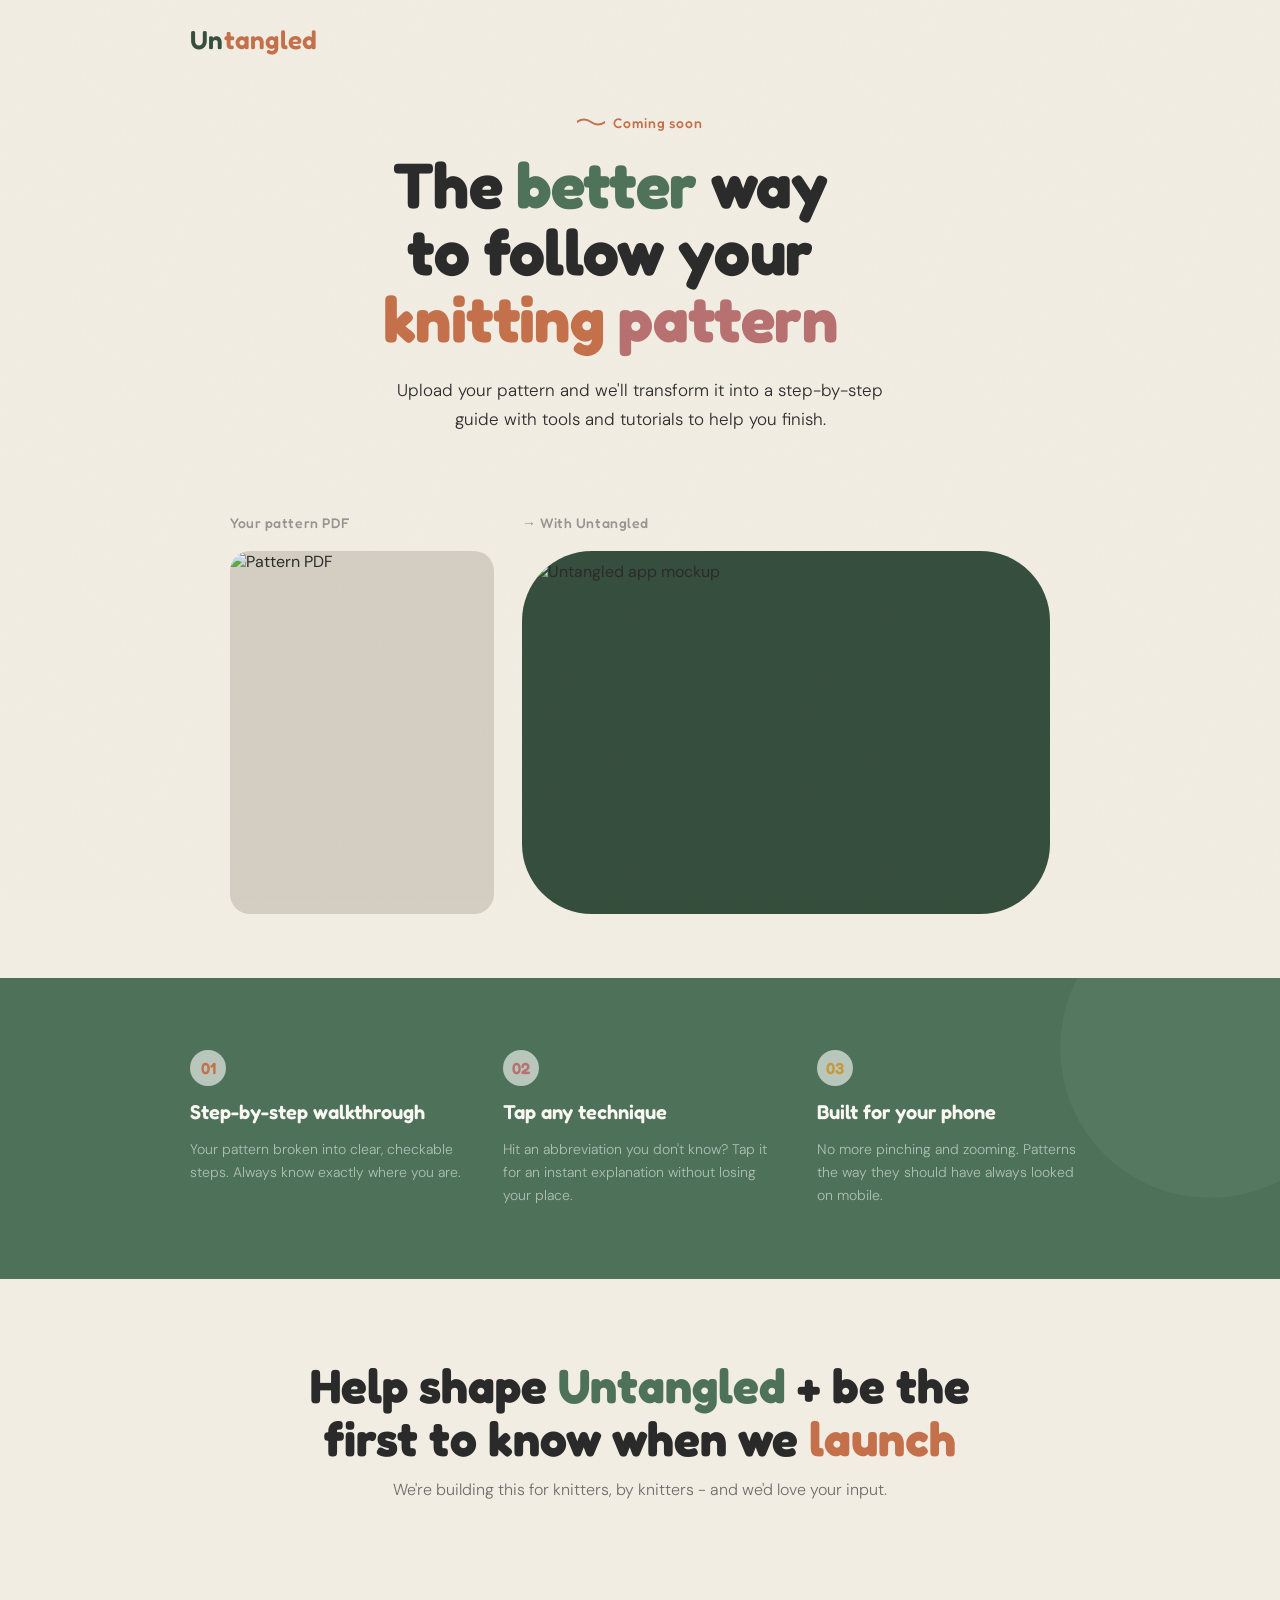
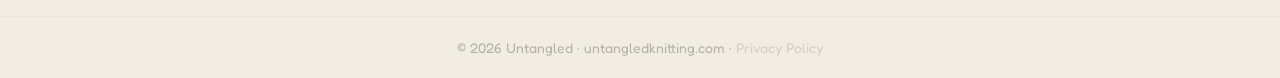
==== index.html @ a3e03a59 "add coming soon messaging + form above foldd" ====
<!DOCTYPE html>
<html lang="en"><head>
<meta charset="UTF-8">
<meta name="viewport" content="width=device-width, initial-scale=1.0">
<title>Untangled - The better way to follow your knitting pattern</title>
<link rel="icon" type="image/png" href="https://cdn.shopify.com/s/files/1/0837/8892/3180/files/favicon.png?v=1772689328">
<link href="https://fonts.googleapis.com/css2?family=Fredoka:wght@400;500;600;700&family=DM+Sans:wght@300;400;500&display=swap" rel="stylesheet">
<style>
  :root {
    --parchment:  #F2EDE3;
    --surface:    #FAF7F2;
    --sage:       #4E7259;
    --sage-dark:  #354E3C;
    --sage-light: rgba(78,114,89,0.1);
    --terra:      #C4704A;
    --rose:       #B87070;
    --mustard:    #C49A3C;
    --ink:        #2A2A2A;
    --ink-mid:    rgba(42,42,42,0.5);
    --ink-faint:  rgba(42,42,42,0.1);
  }

  * { margin: 0; padding: 0; box-sizing: border-box; }
  html { scroll-behavior: smooth; }

  body {
    background: var(--parchment);
    color: var(--ink);
    font-family: 'DM Sans', sans-serif;
    -webkit-font-smoothing: antialiased;
    overflow-x: hidden;
  }

  body::before {
    content: '';
    position: fixed; inset: 0; pointer-events: none; z-index: 500;
    opacity: 0.4;
    background-image: url("data:image/svg+xml,%3Csvg xmlns='http://www.w3.org/2000/svg' width='256' height='256'%3E%3Cfilter id='g'%3E%3CfeTurbulence type='fractalNoise' baseFrequency='0.8' numOctaves='4' stitchTiles='stitch'/%3E%3C/filter%3E%3Crect width='256' height='256' filter='url(%23g)' opacity='0.055'/%3E%3C/svg%3E");
  }

  nav {
    padding: 24px 40px;
    display: flex; align-items: center; justify-content: space-between;
    max-width: 980px; margin: 0 auto;
  }

  .wordmark {
    font-family: 'Fredoka', sans-serif;
    font-size: 26px; font-weight: 600;
    color: var(--sage-dark); letter-spacing: 0.01em;
    text-decoration: none;
  }
  .wordmark span { color: var(--terra); }

  .nav-pill {
    background: var(--sage); color: var(--surface);
    font-family: 'DM Sans', sans-serif;
    font-size: 13px; font-weight: 500;
    padding: 10px 22px; border-radius: 100px;
    text-decoration: none; letter-spacing: 0.02em;
    transition: background 0.18s, transform 0.12s;
  }
  .nav-pill:hover { background: var(--sage-dark); transform: translateY(-1px); }

  .hero {
    max-width: 820px; margin: 0 auto;
    padding: 32px 40px 48px;
    text-align: center;
  }

  .hero-eyebrow {
    display: inline-flex; align-items: center; gap: 8px;
    font-family: 'Fredoka', sans-serif;
    font-size: 14px; font-weight: 500; letter-spacing: 0.06em;
    color: var(--terra);
    margin-bottom: 20px;
  }
  .eyebrow-squiggle {
    display: inline-block; width: 28px; height: 10px;
    background-image: url("data:image/svg+xml,%3Csvg xmlns='http://www.w3.org/2000/svg' viewBox='0 0 28 10'%3E%3Cpath d='M0 5 Q7 0 14 5 Q21 10 28 5' stroke='%23C4704A' stroke-width='2' fill='none' stroke-linecap='round'/%3E%3C/svg%3E");
    background-repeat: no-repeat; background-size: contain;
  }

  h1 {
    font-family: 'Fredoka', sans-serif;
    font-size: clamp(42px, 6vw, 64px);
    font-weight: 700; line-height: 1.05;
    letter-spacing: -0.01em;
    margin-bottom: 24px;
    max-width: 680px;
  }

  h1 .c-sage   { color: var(--sage); }
  h1 .c-terra  { color: var(--terra); }
  h1 .c-rose   { color: var(--rose); }
  h1 .c-ink    { color: var(--ink); }

  .subheadline {
    font-size: 17px; font-weight: 300; line-height: 1.7;
    color: var(--ink); opacity: 0.7;
    margin: 0 auto 32px; max-width: 520px; text-align: center;
  }

  .hero-cta-link {
    display: inline-flex; align-items: center; gap: 6px;
    font-family: 'Fredoka', sans-serif; font-size: 17px; font-weight: 500;
    color: var(--sage); text-decoration: none; letter-spacing: 0.02em;
    border-bottom: 2px solid rgba(78,114,89,0.3); padding-bottom: 2px;
    transition: border-color 0.18s, color 0.18s;
  }
  .hero-cta-link:hover { color: var(--sage-dark); border-color: var(--sage-dark); }

  .ba-strip {
    max-width: 980px; margin: 0 auto;
    padding: 0 40px 64px;
  }

  .ba-label-row {
    display: grid; grid-template-columns: 1fr 2fr;
    gap: 28px; margin-bottom: 20px;
  }
  .ba-label {
    font-family: 'Fredoka', sans-serif; font-size: 14px; font-weight: 500;
    color: var(--ink); opacity: 0.45; letter-spacing: 0.04em;
  }

  .ba-panels {
    display: grid; grid-template-columns: 1fr 2fr;
    gap: 28px; max-width: 820px; margin: 0 auto;
  }

  .ba-before {
    background: #D4CEC2;
    aspect-ratio: 4/5.5;
    align-self: start;
    position: relative;
    border-radius: 20px;
    overflow: hidden;
    display: flex;
    align-items: center;
    justify-content: center;
  }
  .ba-before-label {
    position: absolute; bottom: 16px; left: 0; right: 0;
    text-align: center;
    font-family: 'Fredoka', sans-serif; font-size: 12px; font-weight: 500;
    color: var(--ink); opacity: 0.3; letter-spacing: 0.06em;
  }

  .pdf-sim-head { font-size: 7px; font-weight: 600; letter-spacing: 0.1em; text-transform: uppercase; color: rgba(42,42,42,0.35); margin-bottom: 10px; font-family: 'DM Sans', sans-serif; }
  .pdf-b { margin-bottom: 12px; }
  .pdf-h { height: 7px; width: 52%; border-radius: 3px; background: rgba(42,42,42,0.2); margin-bottom: 7px; }
  .pdf-l { height: 5px; border-radius: 3px; background: rgba(42,42,42,0.1); margin-bottom: 4px; }
  .pdf-l.f { width: 100%; } .pdf-l.n { width: 90%; }
  .pdf-l.m { width: 75%; } .pdf-l.s { width: 55%; }
  .pdf-l.a { width: 42%; background: rgba(42,42,42,0.18); }

  .ba-after {
    background: #354E3C;
    border-radius: 70px;
    padding: 10px;
    position: relative;
    overflow: hidden;
    display: flex; align-items: center; justify-content: center;
  }
  .ba-after-label {
    position: absolute; bottom: 16px; left: 0; right: 0;
    text-align: center;
    font-family: 'Fredoka', sans-serif; font-size: 12px; font-weight: 500;
    color: white; opacity: 0.35; letter-spacing: 0.06em; z-index: 10;
  }

  .ba-phone-ui {
    width: 100%; height: 600px; background: #F2EDE3;
    display: flex; flex-direction: column;
    font-family: 'DM Sans', sans-serif; -webkit-font-smoothing: antialiased;
  }
  .ba-p-nav { padding: 10px 16px 6px; display: flex; align-items: center; justify-content: space-between; flex-shrink: 0; position: relative; }
  .ba-p-back { color: #4E7259; font-size: 20px; font-family: Georgia, serif; opacity: 0.7; }
  .ba-p-title { position: absolute; left: 50%; transform: translateX(-50%); font-size: 12px; font-weight: 500; color: #2A2A2A; white-space: nowrap; }
  .ba-p-card { margin: 4px 14px 0; background: white; border-radius: 16px; padding: 14px; box-shadow: 0 2px 12px rgba(42,42,42,0.06); flex-shrink: 0; }
  .ba-p-sect { font-size: 8px; font-weight: 600; letter-spacing: 0.12em; text-transform: uppercase; color: #4E7259; opacity: 0.5; margin-bottom: 8px; }
  .ba-p-instr { font-size: 13px; line-height: 1.55; color: #2A2A2A; margin-bottom: 8px; }
  .ba-p-tags { display: flex; gap: 5px; margin-bottom: 8px; }
  .ba-p-tag { font-size: 10px; font-weight: 500; color: #4E7259; background: rgba(78,114,89,0.1); border: 1px solid rgba(78,114,89,0.15); padding: 3px 9px; border-radius: 100px; }
  .ba-p-tooltip { background: #F2EDE3; border-radius: 10px; padding: 7px 12px; border: 1px solid rgba(42,42,42,0.1); position: relative; }
  .ba-p-tooltip::before { content: ''; position: absolute; top: -4px; left: 50px; width: 7px; height: 7px; background: #F2EDE3; border-left: 1px solid rgba(42,42,42,0.1); border-top: 1px solid rgba(42,42,42,0.1); transform: rotate(45deg); }
  .ba-p-tip-row { display: flex; justify-content: space-between; margin-bottom: 5px; }
  .ba-p-abbr { font-size: 11px; font-weight: 700; color: #4E7259; }
  .ba-p-full { font-size: 9px; color: #2A2A2A; opacity: 0.4; }
  .ba-p-body { font-size: 9px; line-height: 1.5; color: #2A2A2A; opacity: 0.65; margin-bottom: 6px; }
  .ba-p-video { font-size: 9px; font-weight: 500; color: #C4704A; }
  .ba-p-toolbar { display: flex; justify-content: space-around; padding: 8px 12px 6px; flex-shrink: 0; margin-top: 16px; }
  .ba-p-tool { display: flex; flex-direction: column; align-items: center; gap: 3px; }
  .ba-p-icon { width: 36px; height: 36px; background: white; border-radius: 11px; display: flex; align-items: center; justify-content: center; box-shadow: 0 1px 5px rgba(42,42,42,0.07); }
  .ba-p-lbl { font-size: 8px; color: #2A2A2A; opacity: 0.38; text-align: center; line-height: 1.2; }
  .ba-p-bottom { padding: 4px 14px 12px; flex-shrink: 0; }
  .ba-p-btn { width: 100%; background: #4E7259; color: #F2EDE3; border: none; border-radius: 100px; padding: 12px; font-size: 13px; font-weight: 500; text-align: center; font-family: 'DM Sans', sans-serif; }
  .ba-p-prog { padding: 10px 0 0; }
  .ba-p-prog-row { display: flex; justify-content: space-between; margin-bottom: 5px; }
  .ba-p-prog-lbl { font-size: 9px; color: #2A2A2A; opacity: 0.38; }
  .ba-p-prog-pct { font-size: 9px; color: #4E7259; font-weight: 500; }
  .ba-p-prog-track { height: 3px; background: rgba(78,114,89,0.15); border-radius: 100px; margin-bottom: 12px; }
  .ba-p-prog-fill { height: 100%; width: 28%; background: #4E7259; border-radius: 100px; }

  .features-section {
    background: var(--sage);
    position: relative; overflow: hidden;
  }
  .features-section::before {
    content: ''; position: absolute;
    top: -80px; right: -80px; width: 300px; height: 300px;
    border-radius: 50%; background: rgba(255,255,255,0.04); pointer-events: none;
  }
  .features-inner {
    max-width: 980px; margin: 0 auto;
    padding: 72px 40px;
    display: grid; grid-template-columns: repeat(3, 1fr);
    gap: 40px;
  }

  .feature { display: flex; flex-direction: column; gap: 14px; }

  .feature-pill {
    display: inline-flex; align-items: center; justify-content: center;
    width: 36px; height: 36px; border-radius: 100px;
    font-family: 'Fredoka', sans-serif; font-size: 16px; font-weight: 600;
  }
  .feature:nth-child(1) .feature-pill { background: rgba(255,255,255,0.6); color: var(--terra); }
  .feature:nth-child(2) .feature-pill { background: rgba(255,255,255,0.6); color: var(--rose); }
  .feature:nth-child(3) .feature-pill { background: rgba(255,255,255,0.6); color: var(--mustard); }

  .feature h3 {
    font-family: 'Fredoka', sans-serif;
    font-size: 20px; font-weight: 600; line-height: 1.2;
    color: var(--surface) !important;
  }

  .feature p { font-size: 14px; font-weight: 300; line-height: 1.65; color: rgba(255,255,255,0.55); }

  .bottom-cta {
    max-width: 980px; margin: 0 auto;
    padding: 80px 40px;
    text-align: center;
  }

  .bottom-cta h2 {
    font-family: 'Fredoka', sans-serif;
    font-size: clamp(30px, 4.5vw, 48px); font-weight: 700;
    line-height: 1.1; margin-bottom: 14px;
  }
  .bottom-cta h2 .c-sage  { color: var(--sage); }
  .bottom-cta h2 .c-terra { color: var(--terra); }

  .bottom-cta p { font-size: 16px; font-weight: 300; opacity: 0.65; margin-bottom: 36px; }

  .cta-form-wrap { max-width: 600px; margin: 0 auto; }
  .cta-form-inner {
    display: flex; background: var(--surface);
    border-radius: 100px; padding: 6px 6px 6px 22px;
    box-shadow: 0 0 0 1.5px var(--ink-faint), 0 4px 20px rgba(42,42,42,0.07);
    align-items: center;
  }
  .cta-input {
    flex: 1; border: none; outline: none; background: transparent;
    font-family: 'DM Sans', sans-serif; font-size: 15px; color: var(--ink); min-width: 0;
  }
  .cta-input::placeholder { color: var(--ink); opacity: 0.32; }
  .cta-btn {
    background: var(--terra); color: white; border: none;
    border-radius: 100px; padding: 12px 24px;
    font-family: 'Fredoka', sans-serif; font-size: 15px; font-weight: 500;
    cursor: pointer; white-space: nowrap; flex-shrink: 0;
    transition: opacity 0.18s; letter-spacing: 0.02em;
  }
  .cta-btn:hover { opacity: 0.88; }

  footer {
    border-top: 1px solid var(--ink-faint); padding: 22px 40px;
    text-align: center; font-family: 'Fredoka', sans-serif;
    font-size: 14px; color: var(--ink); opacity: 0.3;
  }

  @keyframes fadeUp {
    from { opacity: 0; transform: translateY(16px); }
    to   { opacity: 1; transform: translateY(0); }
  }
  .hero > * { animation: fadeUp 0.65s cubic-bezier(0.22,1,0.36,1) both; }
  .hero-eyebrow { animation-delay: 0.05s; }
  h1 { animation-delay: 0.12s; }

  @media (max-width: 680px) {
    nav { padding: 18px 24px; }
    .hero { padding: 36px 24px 52px; }
    .ba-strip { padding: 0 24px 64px; }
    .ba-label-row {
      display: none;
    }
    .ba-panels {
      grid-template-columns: 1fr;
      gap: 0;
      position: relative;
    }
    .ba-panels::before {
      content: 'from messy PDF to step-by-step guide';
      font-family: 'Fredoka', sans-serif;
      font-size: 16px;
      font-weight: 600;
      line-height: 1.3;
      color: var(--ink);
      position: absolute;
      top: 60px;
      left: 210px;
      max-width: 140px;
      z-index: 3;
    }
    .ba-before {
      max-width: 175px;
      margin-left: 20px;
      aspect-ratio: 4/5.5;
      position: relative;
      z-index: 1;
      margin-bottom: -80px;
      border: 5px solid white;
      padding: 2.5px;
      box-shadow: 0 4px 20px rgba(42,42,42,0.15);
      background: white;
    }
    .ba-before img {
      width: 100%;
      height: 100%;
      object-fit: cover;
      border-radius: 10px;
    }
    .ba-after {
      width: 75%;
      border-radius: 40px;
      margin-top: 20px;
      margin-left: auto;
      margin-right: 0;
      position: relative;
      z-index: 2;
      order: 4;
      padding: 7px;
    }
    .features-inner { grid-template-columns: 1fr; padding: 56px 24px; gap: 32px; }
    .bottom-cta { padding: 64px 24px; }
    footer { padding: 18px 24px; }
    .formkit-powered-by-convertkit-container { display: none !important; }
  }
</style>
<!-- Meta Pixel Code -->
<script>
!function(f,b,e,v,n,t,s)
{if(f.fbq)return;n=f.fbq=function(){n.callMethod?
n.callMethod.apply(n,arguments):n.queue.push(arguments)};
if(!f._fbq)f._fbq=n;n.push=n;n.loaded=!0;n.version='2.0';
n.queue=[];t=b.createElement(e);t.async=!0;
t.src=v;s=b.getElementsByTagName(e)[0];
s.parentNode.insertBefore(t,s)}(window, document,'script',
'https://connect.facebook.net/en_US/fbevents.js');
fbq('init', '1253026817001561');
fbq('track', 'PageView');
</script>
<noscript><img height="1" width="1" style="display:none"
src="https://www.facebook.com/tr?id=1253026817001561&ev=PageView&noscript=1"
/></noscript>
<!-- End Meta Pixel Code -->
</head>
<body>

  <nav>
    <a class="wordmark" href="#">Un<span>tangled</span></a>
  </nav>

  <section class="hero">
    <div class="hero-eyebrow">
      <span class="eyebrow-squiggle"></span>
      Coming soon
    </div>
    <h1>
      <span class="c-ink">The </span><span class="c-sage">better</span><span class="c-ink"> way</span><br>
      <span class="c-ink">to follow your</span><br>
      <span class="c-terra">knitting</span> <span class="c-rose">pattern</span>
    </h1>
    <p class="subheadline">Upload your pattern and we'll transform it into a step-by-step guide with tools and tutorials to help you finish.</p>
    <div style="max-width: 520px; margin: 0 auto;">
      <script async data-uid="d8f824497b" src="https://untangled-knitting.kit.com/d8f824497b/index.js"></script>
    </div>
  </section>

  <section class="ba-strip">
    <div style="max-width: 820px; margin: 0 auto;">
    <div class="ba-label-row">
      <span class="ba-label">Your pattern PDF</span>
      <span class="ba-label"><span class="ba-arrow">→</span> With Untangled</span>
    </div>
    <div class="ba-panels">

      <div class="ba-before">
        <img src="https://cdn.shopify.com/s/files/1/0837/8892/3180/files/pdf-bg.png?v=1772599137" style="width:100%; height:100%; object-fit:cover; display:block; border-radius:20px;" alt="Pattern PDF">
      </div>

      <div class="ba-after">
        <img src="https://cdn.shopify.com/s/files/1/0837/8892/3180/files/mockup-upd.png?v=1772599823" style="width:100%; height:100%; object-fit:contain; display:block;" alt="Untangled app mockup">
      </div>

    </div>
  </section>

  <section class="features-section">
    <div class="features-inner">
      <div class="feature">
        <div class="feature-pill">01</div>
        <h3>Step-by-step walkthrough</h3>
        <p>Your pattern broken into clear, checkable steps. Always know exactly where you are.</p>
      </div>
      <div class="feature">
        <div class="feature-pill">02</div>
        <h3>Tap any technique</h3>
        <p>Hit an abbreviation you don't know? Tap it for an instant explanation without losing your place.</p>
      </div>
      <div class="feature">
        <div class="feature-pill">03</div>
        <h3>Built for your phone</h3>
        <p>No more pinching and zooming. Patterns the way they should have always looked on mobile.</p>
      </div>
    </div>
  </section>

  <section class="bottom-cta" id="signup">
    <h2>
      <span class="c-ink">Help shape </span><span class="c-sage">Untangled</span><span class="c-ink"> + be the<br>first to know when we </span><span class="c-terra">launch</span>
    </h2>
    <p>We're building this for knitters, by knitters - and we'd love your input.</p>
    <div class="cta-form-wrap">
      <script async data-uid="d8f824497b" src="https://untangled-knitting.kit.com/d8f824497b/index.js"></script>
    </div>
  </section>

  <footer>© 2026 Untangled · untangledknitting.com · <a href="privacy-policy.html" style="color: inherit; text-decoration: none; opacity: 0.5; transition: opacity 0.18s;" onmouseover="this.style.opacity='1'" onmouseout="this.style.opacity='0.5'">Privacy Policy</a></footer>

</body></html>
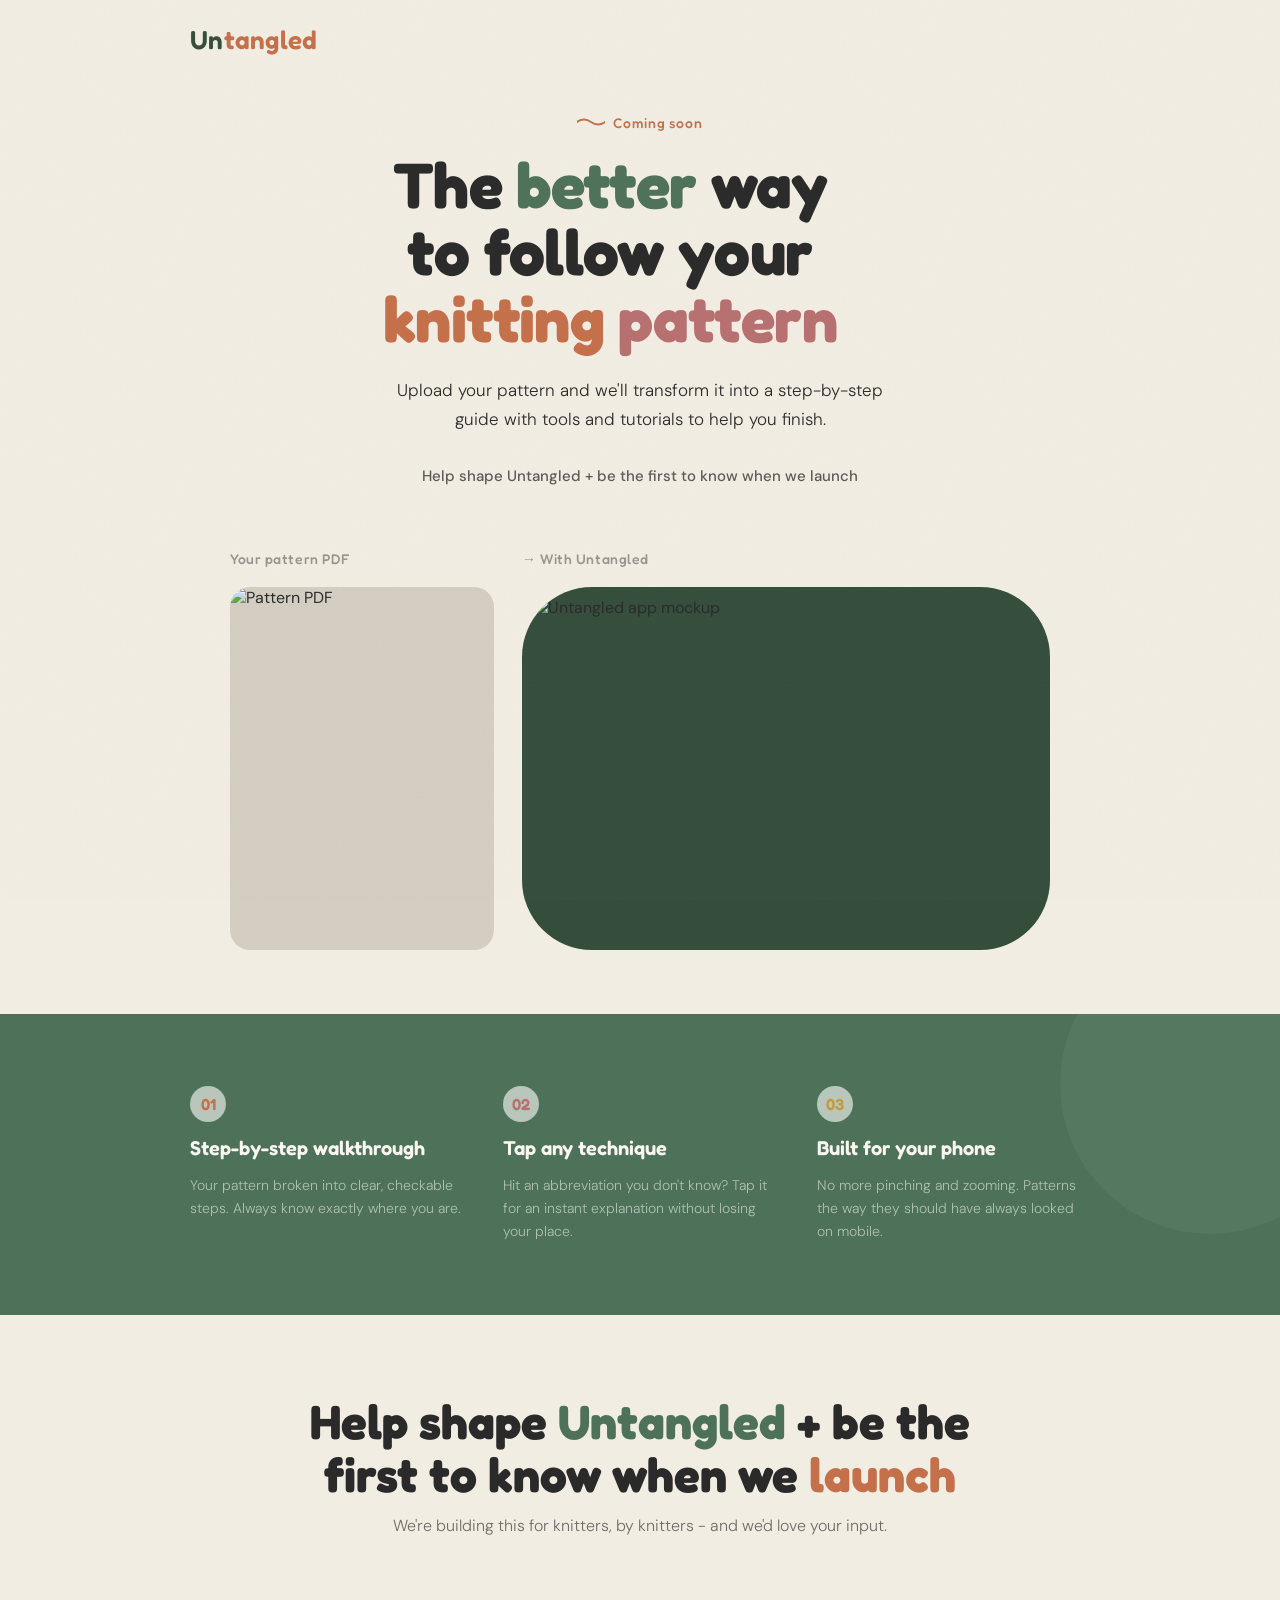
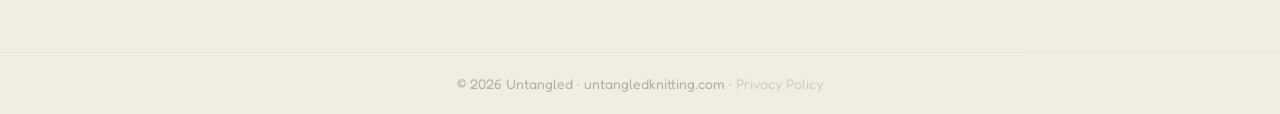
==== commit 2ef266ff: "add subline" ====
--- a/index.html
+++ b/index.html
@@ -384,7 +384,8 @@
       <span class="c-terra">knitting</span> <span class="c-rose">pattern</span>
     </h1>
     <p class="subheadline">Upload your pattern and we'll transform it into a step-by-step guide with tools and tutorials to help you finish.</p>
-    <div style="max-width: 520px; margin: 0 auto;">
+    <div style="max-width: 520px; margin: 24px auto 0; text-align: center;">
+      <p style="font-size: 15px; font-weight: 500; color: var(--ink); opacity: 0.75; margin-bottom: 16px;">Help shape Untangled + be the first to know when we launch</p>
       <script async data-uid="d8f824497b" src="https://untangled-knitting.kit.com/d8f824497b/index.js"></script>
     </div>
   </section>
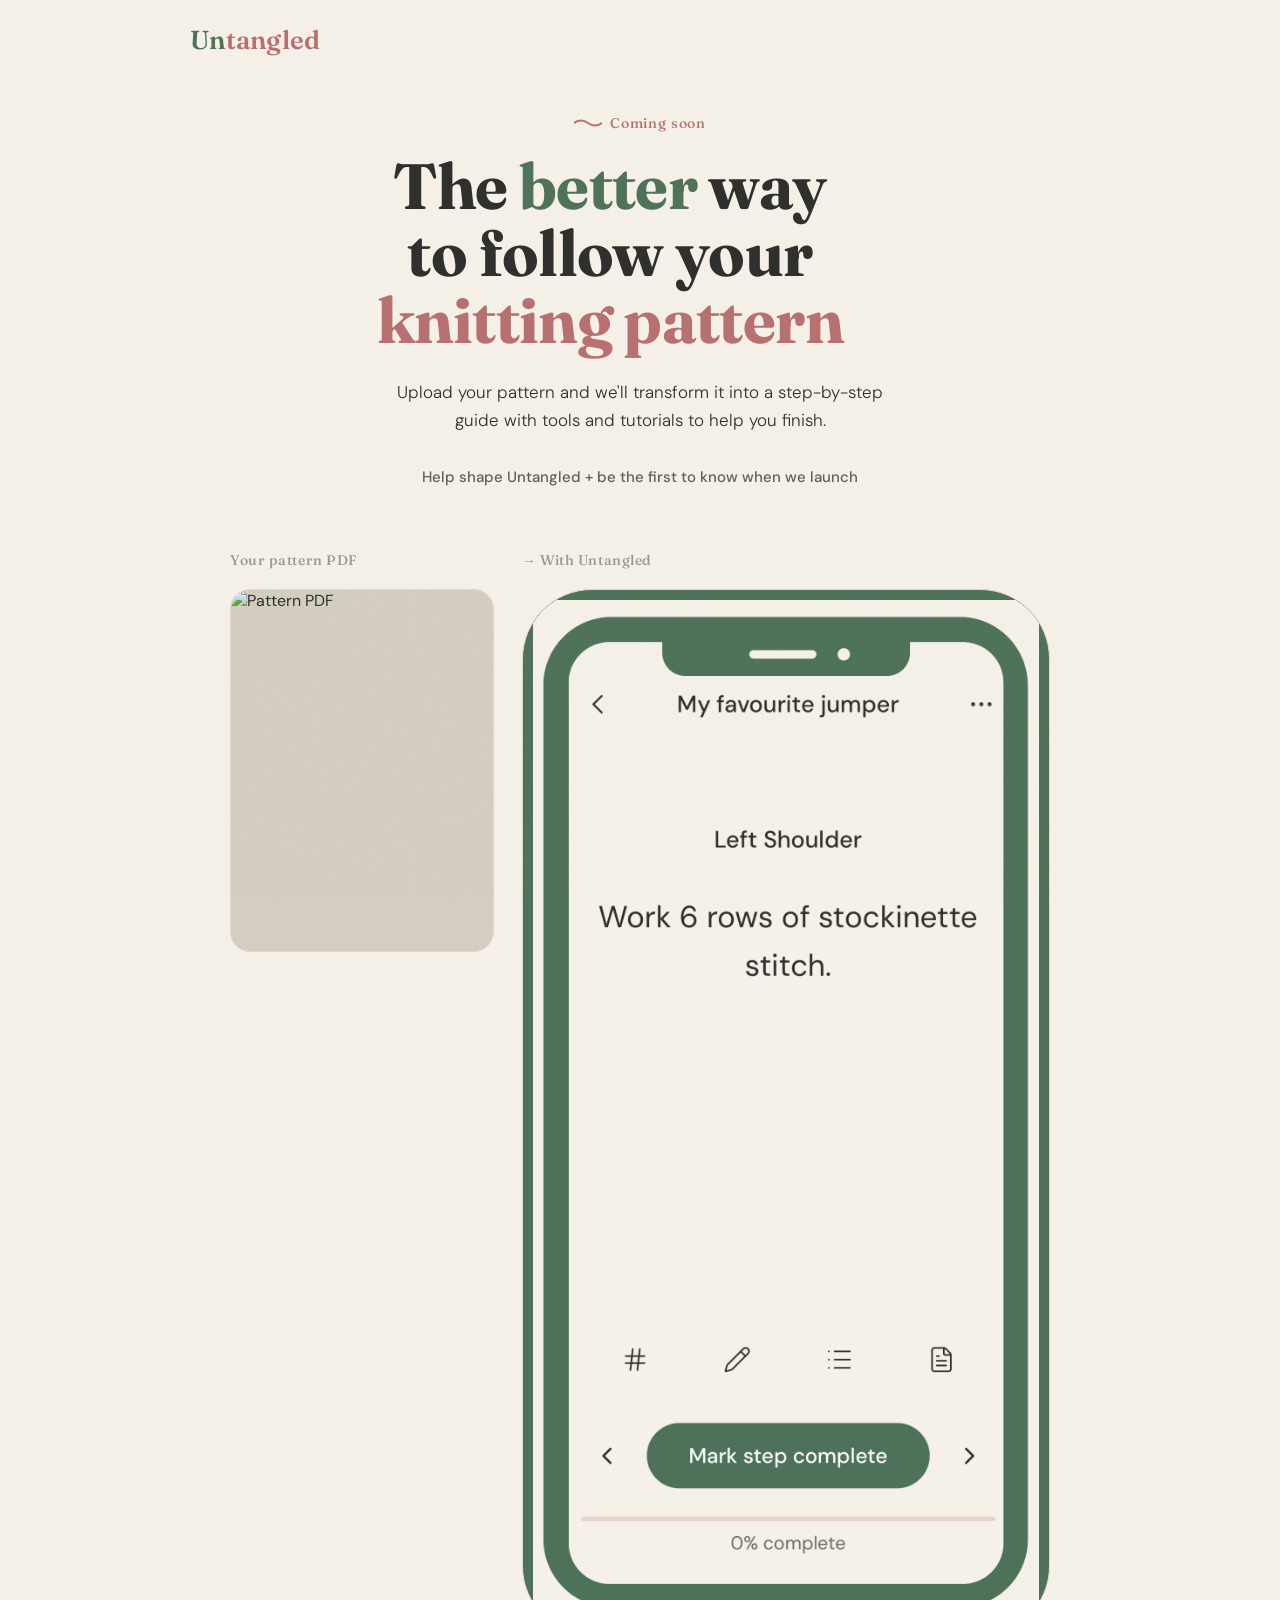
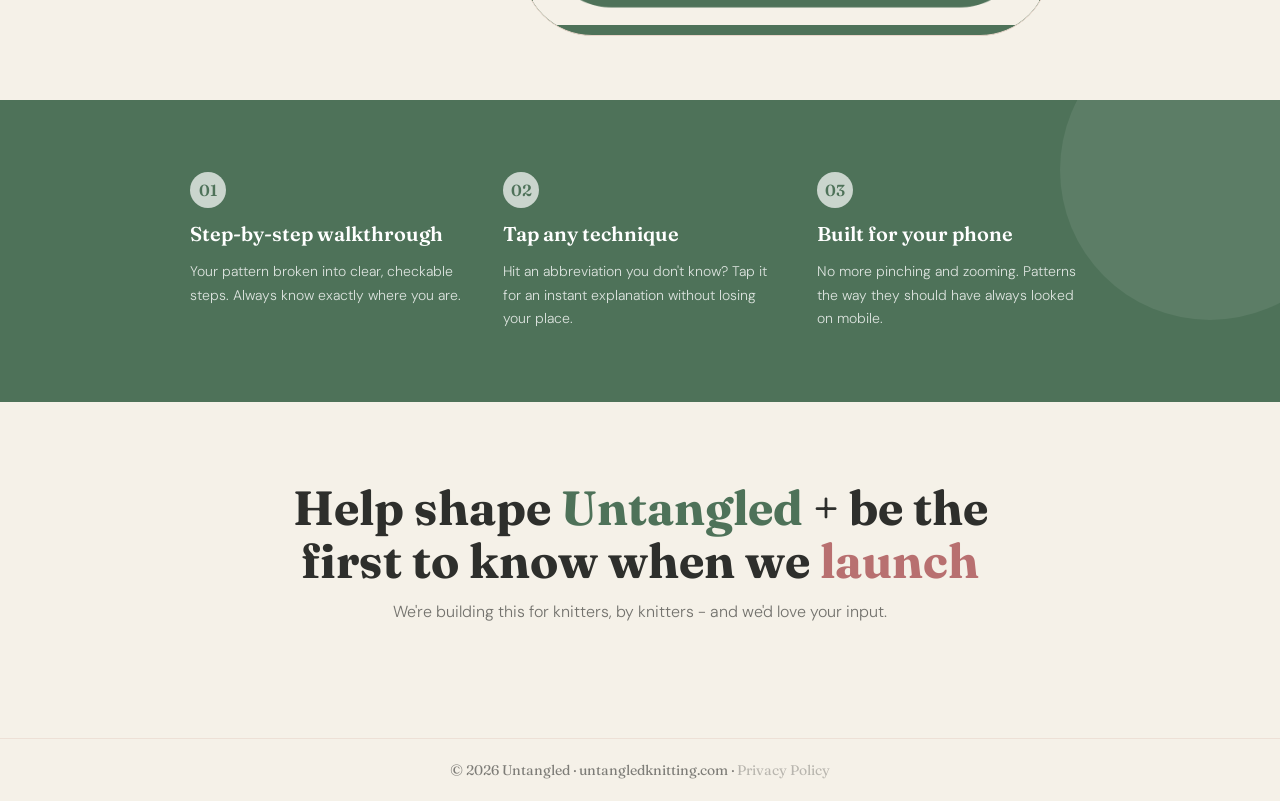
==== commit fd76ce99: "added updated branding" ====
--- a/index.html
+++ b/index.html
@@ -4,28 +4,36 @@
 <meta name="viewport" content="width=device-width, initial-scale=1.0">
 <title>Untangled - The better way to follow your knitting pattern</title>
 <link rel="icon" type="image/png" href="https://cdn.shopify.com/s/files/1/0837/8892/3180/files/favicon.png?v=1772689328">
-<link href="https://fonts.googleapis.com/css2?family=Fredoka:wght@400;500;600;700&family=DM+Sans:wght@300;400;500&display=swap" rel="stylesheet">
+<link href="https://fonts.googleapis.com/css2?family=Fraunces:wght@400;500;600;700&family=DM+Sans:wght@300;400;500&display=swap" rel="stylesheet">
 <style>
   :root {
-    --parchment:  #F2EDE3;
-    --surface:    #FAF7F2;
-    --sage:       #4E7259;
-    --sage-dark:  #354E3C;
-    --sage-light: rgba(78,114,89,0.1);
-    --terra:      #C4704A;
-    --rose:       #B87070;
-    --mustard:    #C49A3C;
-    --ink:        #2A2A2A;
-    --ink-mid:    rgba(42,42,42,0.5);
-    --ink-faint:  rgba(42,42,42,0.1);
+    --background: #F5F1E8;
+    --surface: #FFFFFF;
+    --surface-muted: #D4CEC2;
+    --surface-soft: rgba(255,255,255,0.7);
+    --surface-strong: rgba(255,255,255,0.8);
+    --surface-overlay: rgba(255,255,255,0.08);
+    --primary: #4E7259;
+    --primary-muted: rgba(90,122,104,0.07);
+    --primary-muted-strong: rgba(90,122,104,0.15);
+    --primary-strong: rgba(90,122,104,0.9);
+    --primary-border: rgba(90,122,104,0.25);
+    --accent: #B87070;
+    --text-primary: #2E2F2C;
+    --text-muted: #6D6B67;
+    --border: #E8D5CA;
+    --text-muted-35: rgba(46,47,44,0.35);
+    --text-muted-20: rgba(46,47,44,0.2);
+    --text-muted-18: rgba(46,47,44,0.18);
+    --text-muted-10: rgba(46,47,44,0.1);
   }
 
   * { margin: 0; padding: 0; box-sizing: border-box; }
   html { scroll-behavior: smooth; }
 
   body {
-    background: var(--parchment);
-    color: var(--ink);
+    background: var(--background);
+    color: var(--text-primary);
     font-family: 'DM Sans', sans-serif;
     -webkit-font-smoothing: antialiased;
     overflow-x: hidden;
@@ -45,22 +53,22 @@
   }
 
   .wordmark {
-    font-family: 'Fredoka', sans-serif;
+    font-family: 'Fraunces', serif;
     font-size: 26px; font-weight: 600;
-    color: var(--sage-dark); letter-spacing: 0.01em;
+    color: var(--primary); letter-spacing: 0.01em;
     text-decoration: none;
   }
-  .wordmark span { color: var(--terra); }
+  .wordmark span { color: var(--accent); }
 
   .nav-pill {
-    background: var(--sage); color: var(--surface);
+    background: var(--primary); color: var(--surface);
     font-family: 'DM Sans', sans-serif;
     font-size: 13px; font-weight: 500;
     padding: 10px 22px; border-radius: 100px;
     text-decoration: none; letter-spacing: 0.02em;
     transition: background 0.18s, transform 0.12s;
   }
-  .nav-pill:hover { background: var(--sage-dark); transform: translateY(-1px); }
+  .nav-pill:hover { background: var(--primary-strong); transform: translateY(-1px); }
 
   .hero {
     max-width: 820px; margin: 0 auto;
@@ -70,19 +78,19 @@
 
   .hero-eyebrow {
     display: inline-flex; align-items: center; gap: 8px;
-    font-family: 'Fredoka', sans-serif;
+    font-family: 'Fraunces', serif;
     font-size: 14px; font-weight: 500; letter-spacing: 0.06em;
-    color: var(--terra);
+    color: var(--accent);
     margin-bottom: 20px;
   }
   .eyebrow-squiggle {
     display: inline-block; width: 28px; height: 10px;
-    background-image: url("data:image/svg+xml,%3Csvg xmlns='http://www.w3.org/2000/svg' viewBox='0 0 28 10'%3E%3Cpath d='M0 5 Q7 0 14 5 Q21 10 28 5' stroke='%23C4704A' stroke-width='2' fill='none' stroke-linecap='round'/%3E%3C/svg%3E");
+    background-image: url("data:image/svg+xml,%3Csvg xmlns='http://www.w3.org/2000/svg' viewBox='0 0 28 10'%3E%3Cpath d='M0 5 Q7 0 14 5 Q21 10 28 5' stroke='%23B87070' stroke-width='2' fill='none' stroke-linecap='round'/%3E%3C/svg%3E");
     background-repeat: no-repeat; background-size: contain;
   }
 
   h1 {
-    font-family: 'Fredoka', sans-serif;
+    font-family: 'Fraunces', serif;
     font-size: clamp(42px, 6vw, 64px);
     font-weight: 700; line-height: 1.05;
     letter-spacing: -0.01em;
@@ -90,25 +98,25 @@
     max-width: 680px;
   }
 
-  h1 .c-sage   { color: var(--sage); }
-  h1 .c-terra  { color: var(--terra); }
-  h1 .c-rose   { color: var(--rose); }
-  h1 .c-ink    { color: var(--ink); }
+  h1 .c-sage   { color: var(--primary); }
+  h1 .c-terra  { color: var(--accent); }
+  h1 .c-rose   { color: var(--accent); }
+  h1 .c-ink    { color: var(--text-primary); }
 
   .subheadline {
     font-size: 17px; font-weight: 300; line-height: 1.7;
-    color: var(--ink); opacity: 0.7;
+    color: var(--text-primary); opacity: 0.7;
     margin: 0 auto 32px; max-width: 520px; text-align: center;
   }
 
   .hero-cta-link {
     display: inline-flex; align-items: center; gap: 6px;
-    font-family: 'Fredoka', sans-serif; font-size: 17px; font-weight: 500;
-    color: var(--sage); text-decoration: none; letter-spacing: 0.02em;
-    border-bottom: 2px solid rgba(78,114,89,0.3); padding-bottom: 2px;
+    font-family: 'Fraunces', serif; font-size: 17px; font-weight: 500;
+    color: var(--primary); text-decoration: none; letter-spacing: 0.02em;
+    border-bottom: 2px solid var(--primary-border); padding-bottom: 2px;
     transition: border-color 0.18s, color 0.18s;
   }
-  .hero-cta-link:hover { color: var(--sage-dark); border-color: var(--sage-dark); }
+  .hero-cta-link:hover { color: var(--primary-strong); border-color: var(--primary-border); }
 
   .ba-strip {
     max-width: 980px; margin: 0 auto;
@@ -120,8 +128,8 @@
     gap: 28px; margin-bottom: 20px;
   }
   .ba-label {
-    font-family: 'Fredoka', sans-serif; font-size: 14px; font-weight: 500;
-    color: var(--ink); opacity: 0.45; letter-spacing: 0.04em;
+    font-family: 'Fraunces', serif; font-size: 14px; font-weight: 500;
+    color: var(--text-primary); opacity: 0.45; letter-spacing: 0.04em;
   }
 
   .ba-panels {
@@ -130,7 +138,7 @@
   }
 
   .ba-before {
-    background: #D4CEC2;
+    background: var(--surface-muted);
     aspect-ratio: 4/5.5;
     align-self: start;
     position: relative;
@@ -139,78 +147,80 @@
     display: flex;
     align-items: center;
     justify-content: center;
+    border: 1px solid var(--border);
   }
   .ba-before-label {
     position: absolute; bottom: 16px; left: 0; right: 0;
     text-align: center;
-    font-family: 'Fredoka', sans-serif; font-size: 12px; font-weight: 500;
-    color: var(--ink); opacity: 0.3; letter-spacing: 0.06em;
-  }
-
-  .pdf-sim-head { font-size: 7px; font-weight: 600; letter-spacing: 0.1em; text-transform: uppercase; color: rgba(42,42,42,0.35); margin-bottom: 10px; font-family: 'DM Sans', sans-serif; }
+    font-family: 'Fraunces', serif; font-size: 12px; font-weight: 500;
+    color: var(--text-primary); opacity: 0.3; letter-spacing: 0.06em;
+  }
+
+  .pdf-sim-head { font-size: 7px; font-weight: 600; letter-spacing: 0.1em; text-transform: uppercase; color: var(--text-muted-35); margin-bottom: 10px; font-family: 'DM Sans', sans-serif; }
   .pdf-b { margin-bottom: 12px; }
   .pdf-h { height: 7px; width: 52%; border-radius: 3px; background: rgba(42,42,42,0.2); margin-bottom: 7px; }
   .pdf-l { height: 5px; border-radius: 3px; background: rgba(42,42,42,0.1); margin-bottom: 4px; }
   .pdf-l.f { width: 100%; } .pdf-l.n { width: 90%; }
   .pdf-l.m { width: 75%; } .pdf-l.s { width: 55%; }
-  .pdf-l.a { width: 42%; background: rgba(42,42,42,0.18); }
+  .pdf-l.a { width: 42%; background: var(--text-muted-18); }
 
   .ba-after {
-    background: #354E3C;
+    background: var(--primary);
     border-radius: 70px;
     padding: 10px;
     position: relative;
     overflow: hidden;
     display: flex; align-items: center; justify-content: center;
+    border: 1px solid var(--border);
   }
   .ba-after-label {
     position: absolute; bottom: 16px; left: 0; right: 0;
     text-align: center;
-    font-family: 'Fredoka', sans-serif; font-size: 12px; font-weight: 500;
+    font-family: 'Fraunces', serif; font-size: 12px; font-weight: 500;
     color: white; opacity: 0.35; letter-spacing: 0.06em; z-index: 10;
   }
 
   .ba-phone-ui {
-    width: 100%; height: 600px; background: #F2EDE3;
+    width: 100%; height: 600px; background: var(--background);
     display: flex; flex-direction: column;
     font-family: 'DM Sans', sans-serif; -webkit-font-smoothing: antialiased;
   }
   .ba-p-nav { padding: 10px 16px 6px; display: flex; align-items: center; justify-content: space-between; flex-shrink: 0; position: relative; }
-  .ba-p-back { color: #4E7259; font-size: 20px; font-family: Georgia, serif; opacity: 0.7; }
-  .ba-p-title { position: absolute; left: 50%; transform: translateX(-50%); font-size: 12px; font-weight: 500; color: #2A2A2A; white-space: nowrap; }
-  .ba-p-card { margin: 4px 14px 0; background: white; border-radius: 16px; padding: 14px; box-shadow: 0 2px 12px rgba(42,42,42,0.06); flex-shrink: 0; }
-  .ba-p-sect { font-size: 8px; font-weight: 600; letter-spacing: 0.12em; text-transform: uppercase; color: #4E7259; opacity: 0.5; margin-bottom: 8px; }
-  .ba-p-instr { font-size: 13px; line-height: 1.55; color: #2A2A2A; margin-bottom: 8px; }
+  .ba-p-back { color: var(--primary); font-size: 20px; font-family: Georgia, serif; opacity: 0.7; }
+  .ba-p-title { position: absolute; left: 50%; transform: translateX(-50%); font-size: 12px; font-weight: 500; color: var(--text-primary); white-space: nowrap; }
+  .ba-p-card { margin: 4px 14px 0; background: white; border-radius: 16px; padding: 14px; border: 1px solid var(--border); flex-shrink: 0; }
+  .ba-p-sect { font-size: 8px; font-weight: 600; letter-spacing: 0.12em; text-transform: uppercase; color: var(--primary); opacity: 0.5; margin-bottom: 8px; }
+  .ba-p-instr { font-size: 13px; line-height: 1.55; color: var(--text-primary); margin-bottom: 8px; }
   .ba-p-tags { display: flex; gap: 5px; margin-bottom: 8px; }
-  .ba-p-tag { font-size: 10px; font-weight: 500; color: #4E7259; background: rgba(78,114,89,0.1); border: 1px solid rgba(78,114,89,0.15); padding: 3px 9px; border-radius: 100px; }
-  .ba-p-tooltip { background: #F2EDE3; border-radius: 10px; padding: 7px 12px; border: 1px solid rgba(42,42,42,0.1); position: relative; }
-  .ba-p-tooltip::before { content: ''; position: absolute; top: -4px; left: 50px; width: 7px; height: 7px; background: #F2EDE3; border-left: 1px solid rgba(42,42,42,0.1); border-top: 1px solid rgba(42,42,42,0.1); transform: rotate(45deg); }
+  .ba-p-tag { font-size: 10px; font-weight: 500; color: var(--primary); background: var(--primary-muted); border: 1px solid var(--primary-muted-strong); padding: 3px 9px; border-radius: 100px; }
+  .ba-p-tooltip { background: var(--background); border-radius: 10px; padding: 7px 12px; border: 1px solid var(--border); position: relative; }
+  .ba-p-tooltip::before { content: ''; position: absolute; top: -4px; left: 50px; width: 7px; height: 7px; background: var(--background); border-left: 1px solid var(--border); border-top: 1px solid var(--border); transform: rotate(45deg); }
   .ba-p-tip-row { display: flex; justify-content: space-between; margin-bottom: 5px; }
-  .ba-p-abbr { font-size: 11px; font-weight: 700; color: #4E7259; }
-  .ba-p-full { font-size: 9px; color: #2A2A2A; opacity: 0.4; }
-  .ba-p-body { font-size: 9px; line-height: 1.5; color: #2A2A2A; opacity: 0.65; margin-bottom: 6px; }
-  .ba-p-video { font-size: 9px; font-weight: 500; color: #C4704A; }
+  .ba-p-abbr { font-size: 11px; font-weight: 700; color: var(--primary); }
+  .ba-p-full { font-size: 9px; color: var(--text-primary); opacity: 0.4; }
+  .ba-p-body { font-size: 9px; line-height: 1.5; color: var(--text-primary); opacity: 0.65; margin-bottom: 6px; }
+  .ba-p-video { font-size: 9px; font-weight: 500; color: var(--accent); }
   .ba-p-toolbar { display: flex; justify-content: space-around; padding: 8px 12px 6px; flex-shrink: 0; margin-top: 16px; }
   .ba-p-tool { display: flex; flex-direction: column; align-items: center; gap: 3px; }
-  .ba-p-icon { width: 36px; height: 36px; background: white; border-radius: 11px; display: flex; align-items: center; justify-content: center; box-shadow: 0 1px 5px rgba(42,42,42,0.07); }
-  .ba-p-lbl { font-size: 8px; color: #2A2A2A; opacity: 0.38; text-align: center; line-height: 1.2; }
+  .ba-p-icon { width: 36px; height: 36px; background: white; border-radius: 11px; display: flex; align-items: center; justify-content: center; border: 1px solid var(--border); }
+  .ba-p-lbl { font-size: 8px; color: var(--text-primary); opacity: 0.38; text-align: center; line-height: 1.2; }
   .ba-p-bottom { padding: 4px 14px 12px; flex-shrink: 0; }
-  .ba-p-btn { width: 100%; background: #4E7259; color: #F2EDE3; border: none; border-radius: 100px; padding: 12px; font-size: 13px; font-weight: 500; text-align: center; font-family: 'DM Sans', sans-serif; }
+  .ba-p-btn { width: 100%; background: var(--primary); color: var(--surface); border: none; border-radius: 100px; padding: 12px; font-size: 13px; font-weight: 500; text-align: center; font-family: 'DM Sans', sans-serif; }
   .ba-p-prog { padding: 10px 0 0; }
   .ba-p-prog-row { display: flex; justify-content: space-between; margin-bottom: 5px; }
-  .ba-p-prog-lbl { font-size: 9px; color: #2A2A2A; opacity: 0.38; }
-  .ba-p-prog-pct { font-size: 9px; color: #4E7259; font-weight: 500; }
-  .ba-p-prog-track { height: 3px; background: rgba(78,114,89,0.15); border-radius: 100px; margin-bottom: 12px; }
-  .ba-p-prog-fill { height: 100%; width: 28%; background: #4E7259; border-radius: 100px; }
+  .ba-p-prog-lbl { font-size: 9px; color: var(--text-primary); opacity: 0.38; }
+  .ba-p-prog-pct { font-size: 9px; color: var(--primary); font-weight: 500; }
+  .ba-p-prog-track { height: 3px; background: var(--primary-muted-strong); border-radius: 100px; margin-bottom: 12px; }
+  .ba-p-prog-fill { height: 100%; width: 28%; background: var(--primary); border-radius: 100px; }
 
   .features-section {
-    background: var(--sage);
+    background: var(--primary);
     position: relative; overflow: hidden;
   }
   .features-section::before {
     content: ''; position: absolute;
     top: -80px; right: -80px; width: 300px; height: 300px;
-    border-radius: 50%; background: rgba(255,255,255,0.04); pointer-events: none;
+    border-radius: 50%; background: var(--surface-overlay); pointer-events: none;
   }
   .features-inner {
     max-width: 980px; margin: 0 auto;
@@ -224,19 +234,17 @@
   .feature-pill {
     display: inline-flex; align-items: center; justify-content: center;
     width: 36px; height: 36px; border-radius: 100px;
-    font-family: 'Fredoka', sans-serif; font-size: 16px; font-weight: 600;
-  }
-  .feature:nth-child(1) .feature-pill { background: rgba(255,255,255,0.6); color: var(--terra); }
-  .feature:nth-child(2) .feature-pill { background: rgba(255,255,255,0.6); color: var(--rose); }
-  .feature:nth-child(3) .feature-pill { background: rgba(255,255,255,0.6); color: var(--mustard); }
+    font-family: 'Fraunces', serif; font-size: 16px; font-weight: 600;
+    background: var(--surface-soft); color: var(--primary);
+  }
 
   .feature h3 {
-    font-family: 'Fredoka', sans-serif;
+    font-family: 'Fraunces', serif;
     font-size: 20px; font-weight: 600; line-height: 1.2;
     color: var(--surface) !important;
   }
 
-  .feature p { font-size: 14px; font-weight: 300; line-height: 1.65; color: rgba(255,255,255,0.55); }
+  .feature p { font-size: 14px; font-weight: 300; line-height: 1.65; color: var(--surface-strong); }
 
   .bottom-cta {
     max-width: 980px; margin: 0 auto;
@@ -245,12 +253,12 @@
   }
 
   .bottom-cta h2 {
-    font-family: 'Fredoka', sans-serif;
+    font-family: 'Fraunces', serif;
     font-size: clamp(30px, 4.5vw, 48px); font-weight: 700;
     line-height: 1.1; margin-bottom: 14px;
   }
-  .bottom-cta h2 .c-sage  { color: var(--sage); }
-  .bottom-cta h2 .c-terra { color: var(--terra); }
+  .bottom-cta h2 .c-sage  { color: var(--primary); }
+  .bottom-cta h2 .c-terra { color: var(--accent); }
 
   .bottom-cta p { font-size: 16px; font-weight: 300; opacity: 0.65; margin-bottom: 36px; }
 
@@ -258,27 +266,28 @@
   .cta-form-inner {
     display: flex; background: var(--surface);
     border-radius: 100px; padding: 6px 6px 6px 22px;
-    box-shadow: 0 0 0 1.5px var(--ink-faint), 0 4px 20px rgba(42,42,42,0.07);
+    border: 1px solid var(--border);
     align-items: center;
   }
   .cta-input {
     flex: 1; border: none; outline: none; background: transparent;
-    font-family: 'DM Sans', sans-serif; font-size: 15px; color: var(--ink); min-width: 0;
-  }
-  .cta-input::placeholder { color: var(--ink); opacity: 0.32; }
+    font-family: 'DM Sans', sans-serif; font-size: 15px; color: var(--text-primary); min-width: 0;
+  }
+  .cta-input::placeholder { color: var(--text-muted); opacity: 0.32; }
   .cta-btn {
-    background: var(--terra); color: white; border: none;
+    background: var(--accent); color: var(--surface); border: none;
     border-radius: 100px; padding: 12px 24px;
-    font-family: 'Fredoka', sans-serif; font-size: 15px; font-weight: 500;
+    font-family: 'Fraunces', serif; font-size: 15px; font-weight: 500;
     cursor: pointer; white-space: nowrap; flex-shrink: 0;
     transition: opacity 0.18s; letter-spacing: 0.02em;
   }
   .cta-btn:hover { opacity: 0.88; }
 
   footer {
-    border-top: 1px solid var(--ink-faint); padding: 22px 40px;
-    text-align: center; font-family: 'Fredoka', sans-serif;
-    font-size: 14px; color: var(--ink); opacity: 0.3;
+    border-top: 1px solid var(--border);
+    padding: 22px 40px;
+    text-align: center; font-family: 'Fraunces', serif;
+    font-size: 14px; color: var(--text-primary); opacity: 0.6;
   }
 
   @keyframes fadeUp {
@@ -303,11 +312,11 @@
     }
     .ba-panels::before {
       content: 'from messy PDF to step-by-step guide';
-      font-family: 'Fredoka', sans-serif;
+        font-family: 'Fraunces', serif;
       font-size: 16px;
       font-weight: 600;
       line-height: 1.3;
-      color: var(--ink);
+      color: var(--text-primary);
       position: absolute;
       top: 60px;
       left: 210px;
@@ -323,7 +332,6 @@
       margin-bottom: -80px;
       border: 5px solid white;
       padding: 2.5px;
-      box-shadow: 0 4px 20px rgba(42,42,42,0.15);
       background: white;
     }
     .ba-before img {
@@ -403,7 +411,7 @@
       </div>
 
       <div class="ba-after">
-        <img src="https://cdn.shopify.com/s/files/1/0837/8892/3180/files/mockup-upd.png?v=1772599823" style="width:100%; height:100%; object-fit:contain; display:block;" alt="Untangled app mockup">
+        <img src="./assets/mockup.png" style="width:100%; height:100%; object-fit:contain; display:block;" alt="Untangled app mockup"> <!-- Replace with real app screenshot -->
       </div>
 
     </div>
@@ -439,6 +447,6 @@
     </div>
   </section>
 
-  <footer>© 2026 Untangled · untangledknitting.com · <a href="privacy-policy.html" style="color: inherit; text-decoration: none; opacity: 0.5; transition: opacity 0.18s;" onmouseover="this.style.opacity='1'" onmouseout="this.style.opacity='0.5'">Privacy Policy</a></footer>
+  <footer>© 2026 Untangled · untangledknitting.com · <a href="/privacy-policy" style="color: inherit; text-decoration: none; opacity: 0.5; transition: opacity 0.18s;" onmouseover="this.style.opacity='1'" onmouseout="this.style.opacity='0.5'">Privacy Policy</a></footer>
 
 </body></html>
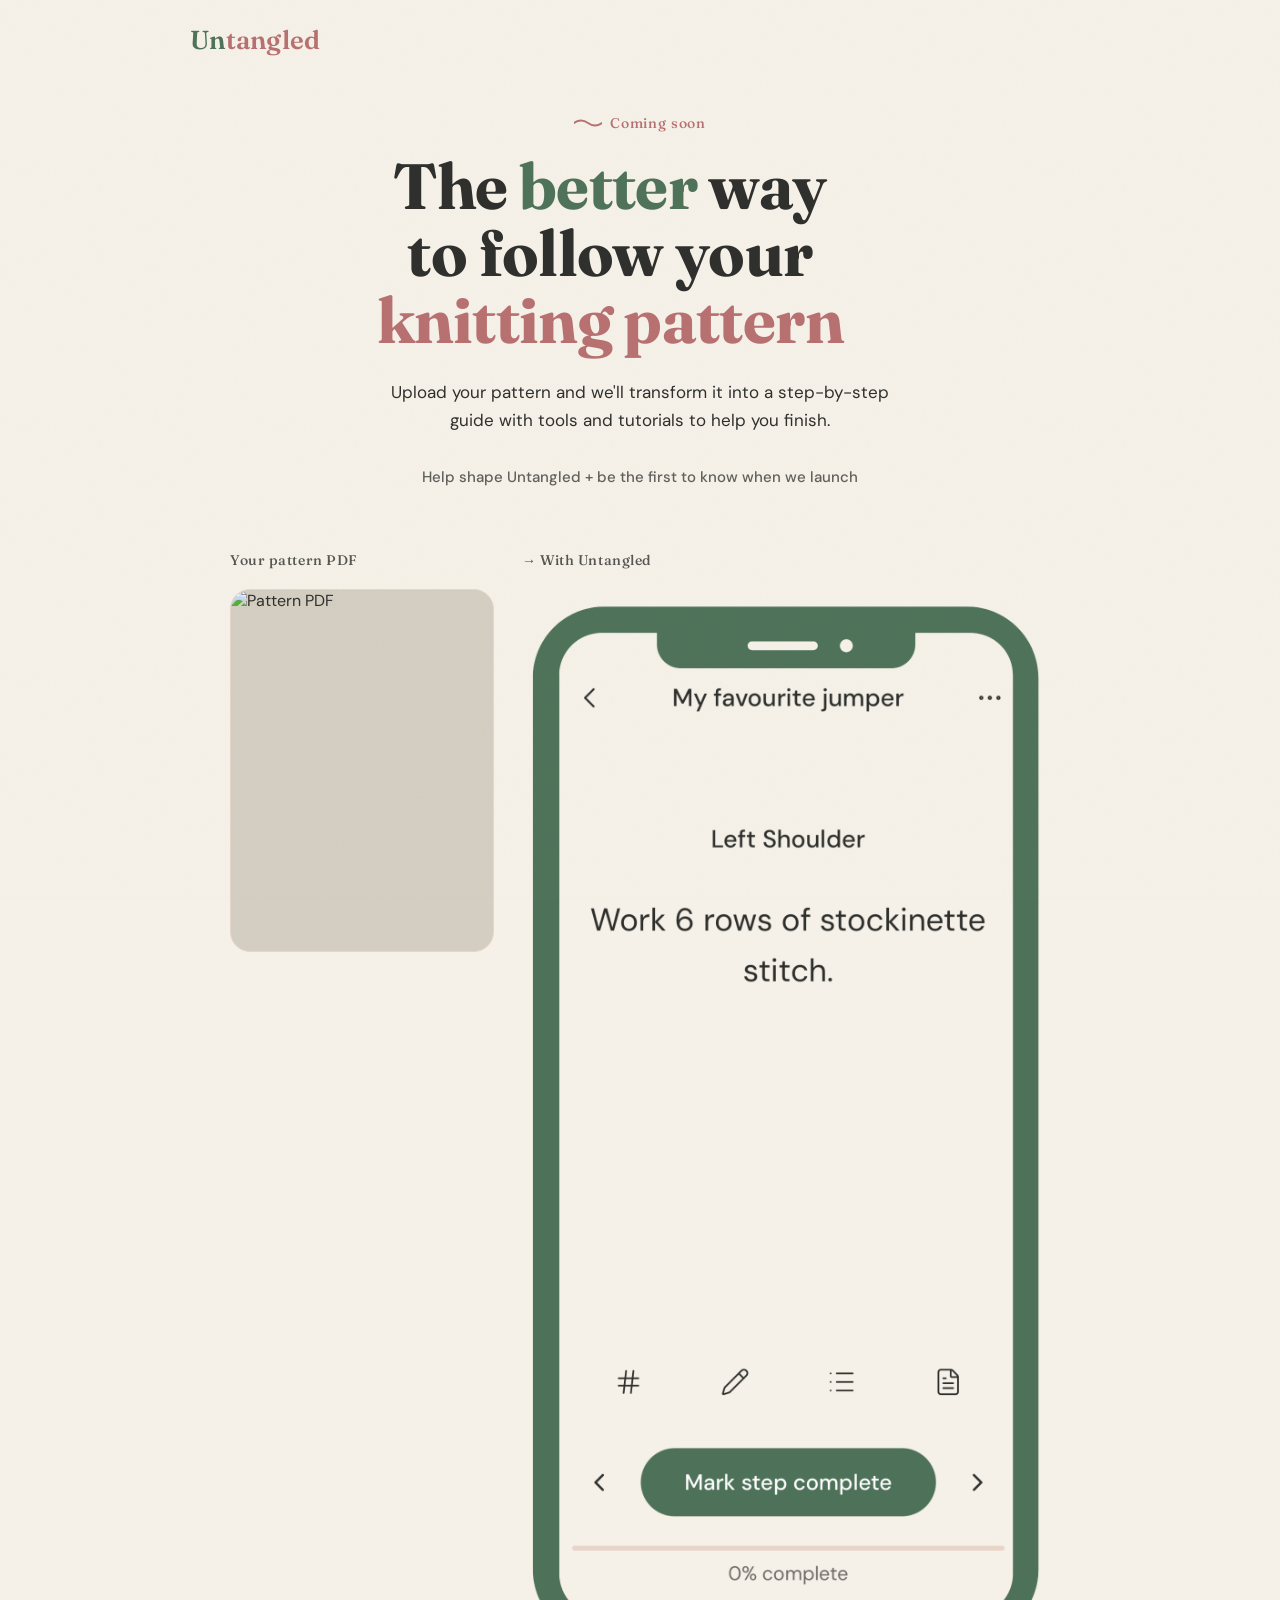
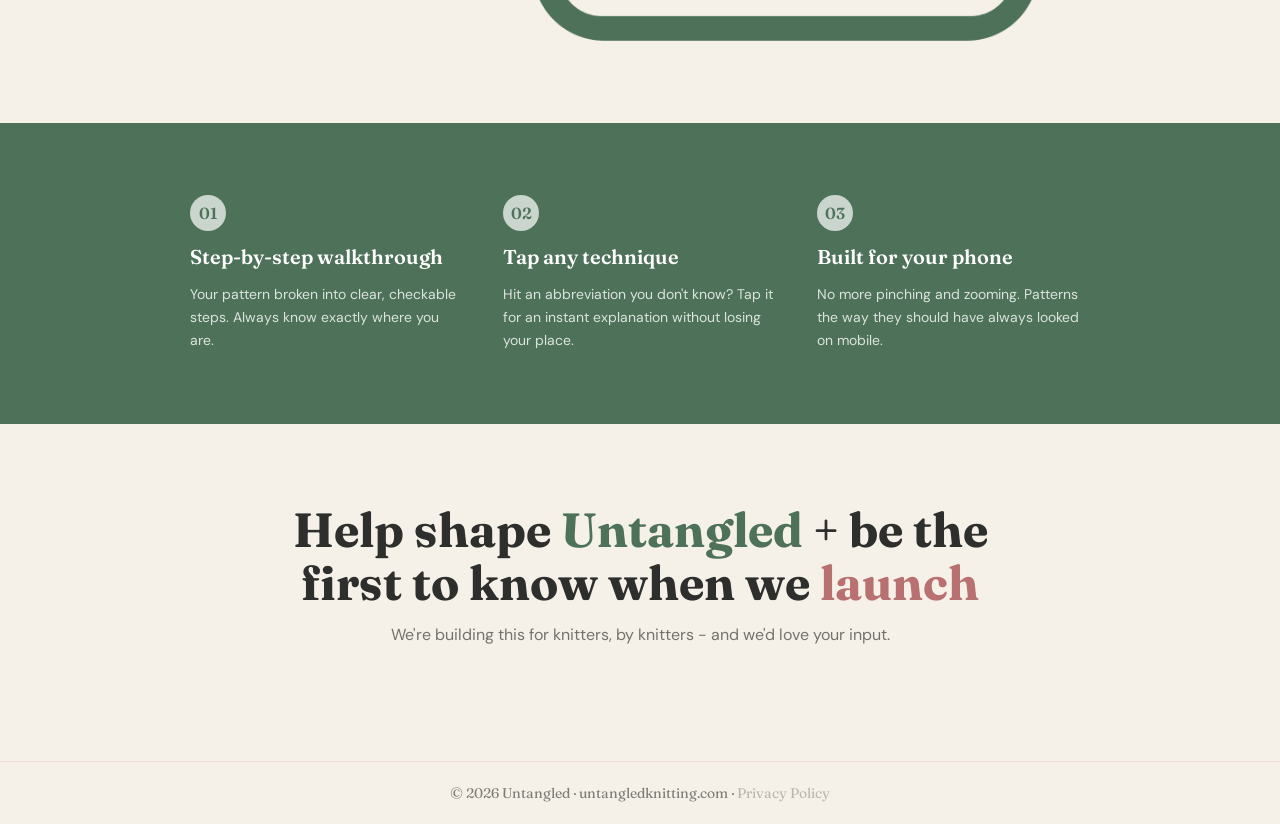
==== commit 42891af3: "accessibility improvements" ====
--- a/index.html
+++ b/index.html
@@ -104,7 +104,7 @@
   h1 .c-ink    { color: var(--text-primary); }
 
   .subheadline {
-    font-size: 17px; font-weight: 300; line-height: 1.7;
+    font-size: 17px; line-height: 1.7;
     color: var(--text-primary); opacity: 0.7;
     margin: 0 auto 32px; max-width: 520px; text-align: center;
   }
@@ -129,7 +129,7 @@
   }
   .ba-label {
     font-family: 'Fraunces', serif; font-size: 14px; font-weight: 500;
-    color: var(--text-primary); opacity: 0.45; letter-spacing: 0.04em;
+    color: var(--text-primary); opacity: 0.8; letter-spacing: 0.04em;
   }
 
   .ba-panels {
@@ -165,13 +165,9 @@
   .pdf-l.a { width: 42%; background: var(--text-muted-18); }
 
   .ba-after {
-    background: var(--primary);
-    border-radius: 70px;
-    padding: 10px;
     position: relative;
     overflow: hidden;
     display: flex; align-items: center; justify-content: center;
-    border: 1px solid var(--border);
   }
   .ba-after-label {
     position: absolute; bottom: 16px; left: 0; right: 0;
@@ -217,11 +213,6 @@
     background: var(--primary);
     position: relative; overflow: hidden;
   }
-  .features-section::before {
-    content: ''; position: absolute;
-    top: -80px; right: -80px; width: 300px; height: 300px;
-    border-radius: 50%; background: var(--surface-overlay); pointer-events: none;
-  }
   .features-inner {
     max-width: 980px; margin: 0 auto;
     padding: 72px 40px;
@@ -244,7 +235,7 @@
     color: var(--surface) !important;
   }
 
-  .feature p { font-size: 14px; font-weight: 300; line-height: 1.65; color: var(--surface-strong); }
+  .feature p { font-size: 14px; line-height: 1.65; color: var(--surface-strong); }
 
   .bottom-cta {
     max-width: 980px; margin: 0 auto;
@@ -260,7 +251,7 @@
   .bottom-cta h2 .c-sage  { color: var(--primary); }
   .bottom-cta h2 .c-terra { color: var(--accent); }
 
-  .bottom-cta p { font-size: 16px; font-weight: 300; opacity: 0.65; margin-bottom: 36px; }
+  .bottom-cta p { font-size: 16px; opacity: 0.65; margin-bottom: 36px; }
 
   .cta-form-wrap { max-width: 600px; margin: 0 auto; }
   .cta-form-inner {
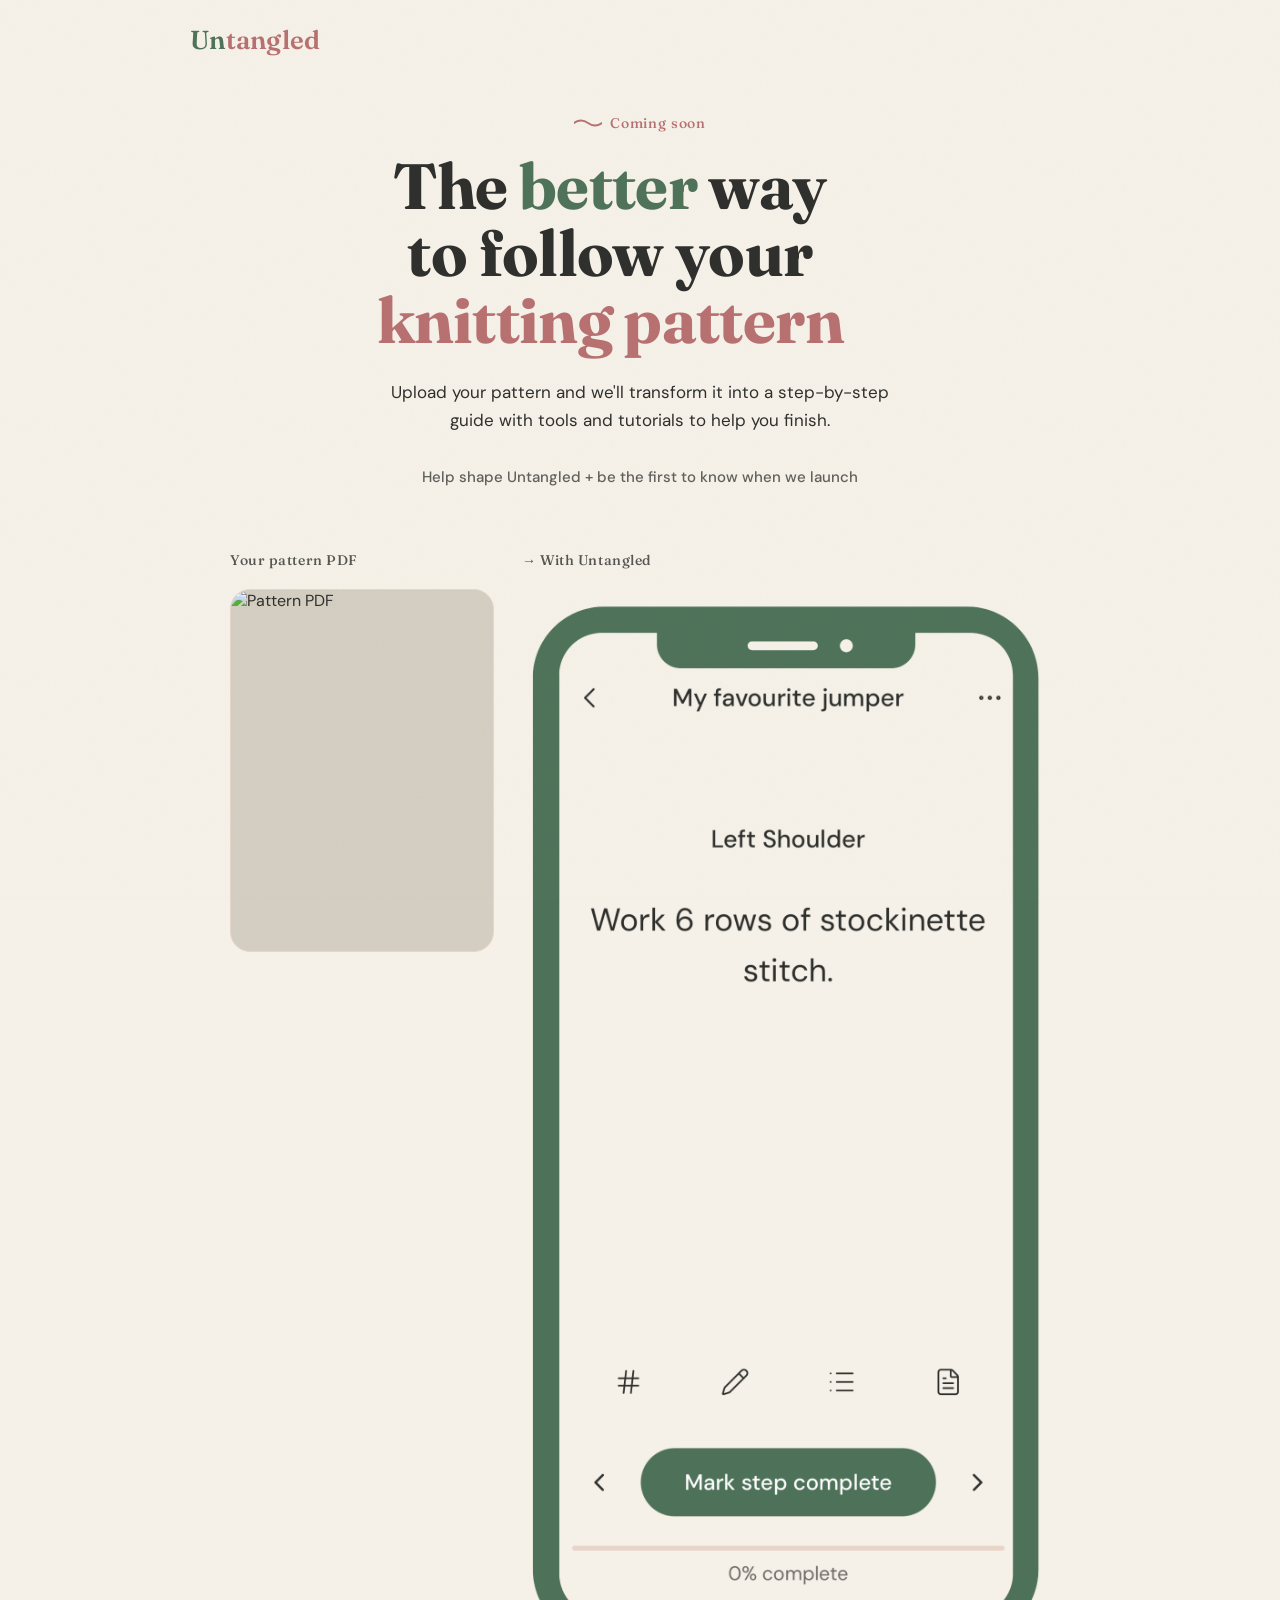
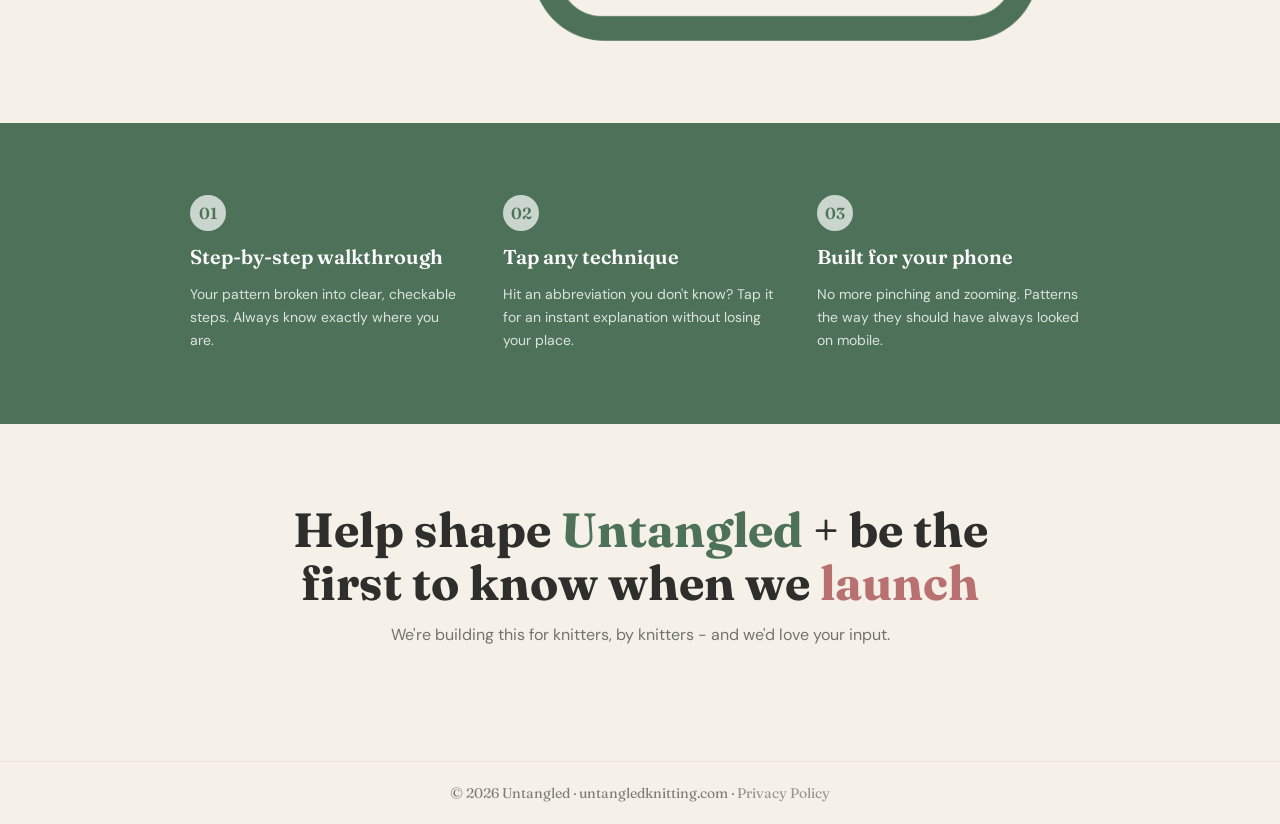
==== commit 4c1bb50a: "css" ====
--- a/index.html
+++ b/index.html
@@ -3,7 +3,7 @@
 <meta charset="UTF-8">
 <meta name="viewport" content="width=device-width, initial-scale=1.0">
 <title>Untangled - The better way to follow your knitting pattern</title>
-<link rel="icon" type="image/png" href="https://cdn.shopify.com/s/files/1/0837/8892/3180/files/favicon.png?v=1772689328">
+<link rel="icon" type="image/png" href="assets/favicon.png">
 <link href="https://fonts.googleapis.com/css2?family=Fraunces:wght@400;500;600;700&family=DM+Sans:wght@300;400;500&display=swap" rel="stylesheet">
 <style>
   :root {
@@ -438,6 +438,6 @@
     </div>
   </section>
 
-  <footer>© 2026 Untangled · untangledknitting.com · <a href="/privacy-policy" style="color: inherit; text-decoration: none; opacity: 0.5; transition: opacity 0.18s;" onmouseover="this.style.opacity='1'" onmouseout="this.style.opacity='0.5'">Privacy Policy</a></footer>
+  <footer>© 2026 Untangled · untangledknitting.com · <a href="/privacy-policy" style="color: inherit; text-decoration: none; opacity: 0.8; transition: opacity 0.18s;" onmouseover="this.style.opacity='1'" onmouseout="this.style.opacity='0.7'">Privacy Policy</a></footer>
 
 </body></html>
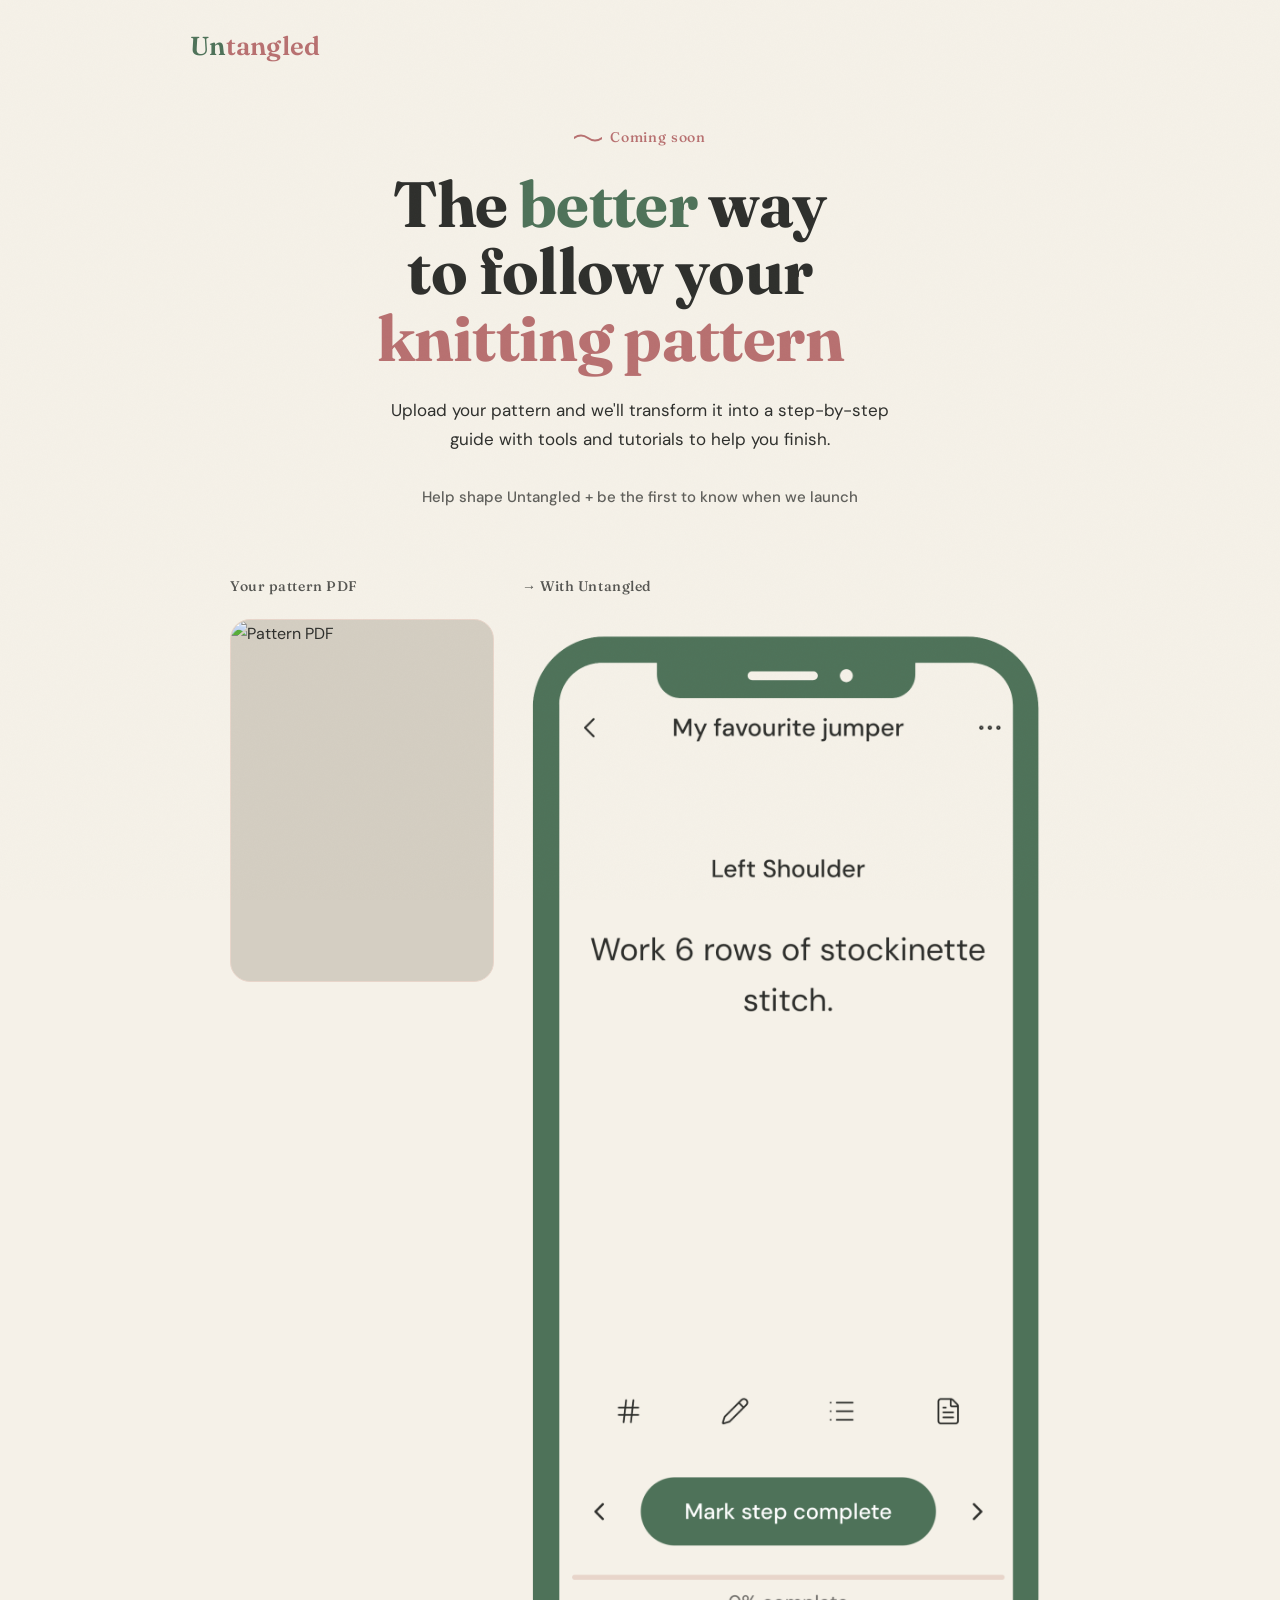
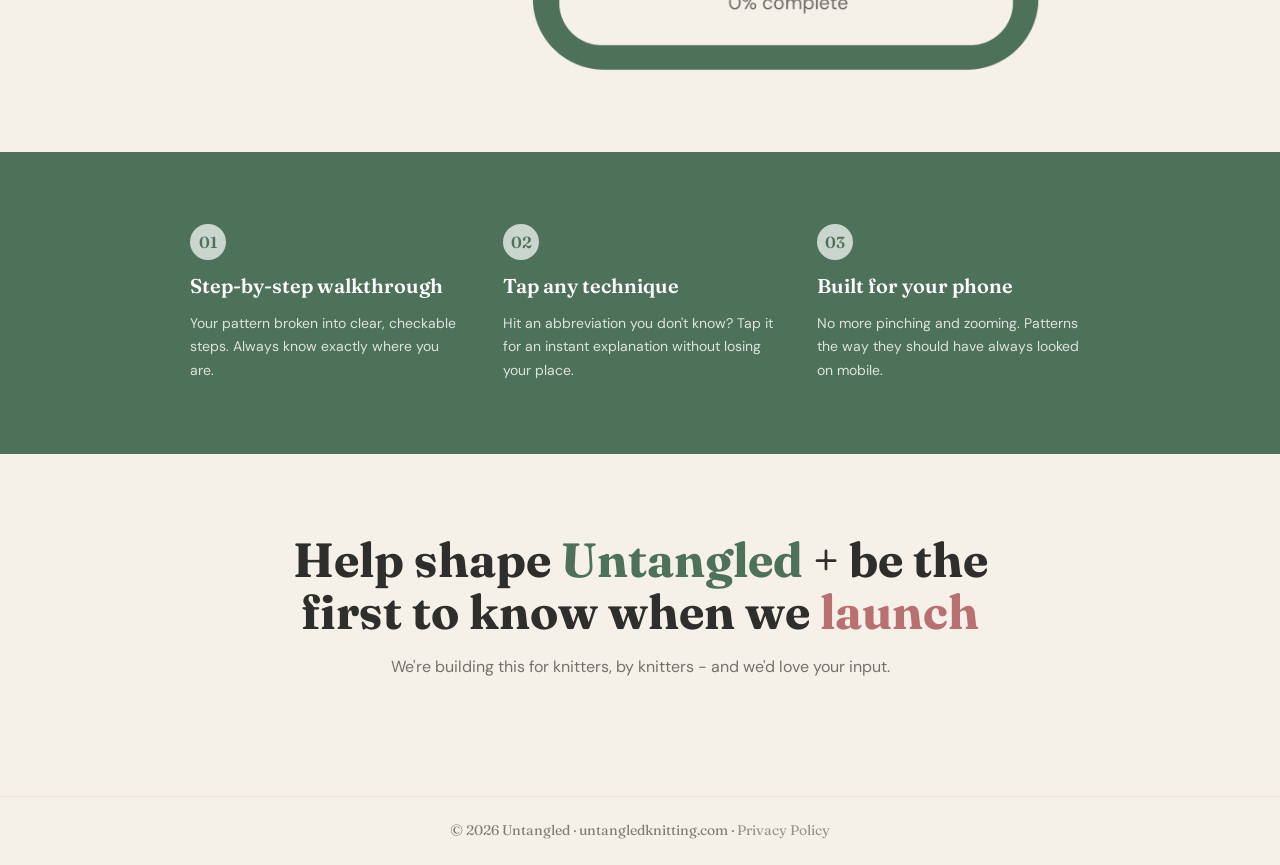
==== commit 9f6cbd40: "move to global styling and add tcs" ====
--- a/index.html
+++ b/index.html
@@ -5,61 +5,8 @@
 <title>Untangled - The better way to follow your knitting pattern</title>
 <link rel="icon" type="image/png" href="assets/favicon.png">
 <link href="https://fonts.googleapis.com/css2?family=Fraunces:wght@400;500;600;700&family=DM+Sans:wght@300;400;500&display=swap" rel="stylesheet">
+<link rel="stylesheet" href="assets/styles.css">
 <style>
-  :root {
-    --background: #F5F1E8;
-    --surface: #FFFFFF;
-    --surface-muted: #D4CEC2;
-    --surface-soft: rgba(255,255,255,0.7);
-    --surface-strong: rgba(255,255,255,0.8);
-    --surface-overlay: rgba(255,255,255,0.08);
-    --primary: #4E7259;
-    --primary-muted: rgba(90,122,104,0.07);
-    --primary-muted-strong: rgba(90,122,104,0.15);
-    --primary-strong: rgba(90,122,104,0.9);
-    --primary-border: rgba(90,122,104,0.25);
-    --accent: #B87070;
-    --text-primary: #2E2F2C;
-    --text-muted: #6D6B67;
-    --border: #E8D5CA;
-    --text-muted-35: rgba(46,47,44,0.35);
-    --text-muted-20: rgba(46,47,44,0.2);
-    --text-muted-18: rgba(46,47,44,0.18);
-    --text-muted-10: rgba(46,47,44,0.1);
-  }
-
-  * { margin: 0; padding: 0; box-sizing: border-box; }
-  html { scroll-behavior: smooth; }
-
-  body {
-    background: var(--background);
-    color: var(--text-primary);
-    font-family: 'DM Sans', sans-serif;
-    -webkit-font-smoothing: antialiased;
-    overflow-x: hidden;
-  }
-
-  body::before {
-    content: '';
-    position: fixed; inset: 0; pointer-events: none; z-index: 500;
-    opacity: 0.4;
-    background-image: url("data:image/svg+xml,%3Csvg xmlns='http://www.w3.org/2000/svg' width='256' height='256'%3E%3Cfilter id='g'%3E%3CfeTurbulence type='fractalNoise' baseFrequency='0.8' numOctaves='4' stitchTiles='stitch'/%3E%3C/filter%3E%3Crect width='256' height='256' filter='url(%23g)' opacity='0.055'/%3E%3C/svg%3E");
-  }
-
-  nav {
-    padding: 24px 40px;
-    display: flex; align-items: center; justify-content: space-between;
-    max-width: 980px; margin: 0 auto;
-  }
-
-  .wordmark {
-    font-family: 'Fraunces', serif;
-    font-size: 26px; font-weight: 600;
-    color: var(--primary); letter-spacing: 0.01em;
-    text-decoration: none;
-  }
-  .wordmark span { color: var(--accent); }
-
   .nav-pill {
     background: var(--primary); color: var(--surface);
     font-family: 'DM Sans', sans-serif;
@@ -274,13 +221,6 @@
   }
   .cta-btn:hover { opacity: 0.88; }
 
-  footer {
-    border-top: 1px solid var(--border);
-    padding: 22px 40px;
-    text-align: center; font-family: 'Fraunces', serif;
-    font-size: 14px; color: var(--text-primary); opacity: 0.6;
-  }
-
   @keyframes fadeUp {
     from { opacity: 0; transform: translateY(16px); }
     to   { opacity: 1; transform: translateY(0); }
@@ -290,7 +230,6 @@
   h1 { animation-delay: 0.12s; }
 
   @media (max-width: 680px) {
-    nav { padding: 18px 24px; }
     .hero { padding: 36px 24px 52px; }
     .ba-strip { padding: 0 24px 64px; }
     .ba-label-row {
@@ -344,7 +283,6 @@
     }
     .features-inner { grid-template-columns: 1fr; padding: 56px 24px; gap: 32px; }
     .bottom-cta { padding: 64px 24px; }
-    footer { padding: 18px 24px; }
     .formkit-powered-by-convertkit-container { display: none !important; }
   }
 </style>
@@ -440,4 +378,4 @@
 
   <footer>© 2026 Untangled · untangledknitting.com · <a href="/privacy-policy" style="color: inherit; text-decoration: none; opacity: 0.8; transition: opacity 0.18s;" onmouseover="this.style.opacity='1'" onmouseout="this.style.opacity='0.7'">Privacy Policy</a></footer>
 
-</body></html>+</body></html>
--- a/assets/styles.css
+++ b/assets/styles.css
@@ -0,0 +1,128 @@
+:root {
+  --background: #F5F1E8;
+  --surface: #FFFFFF;
+  --surface-muted: #D4CEC2;
+  --surface-soft: rgba(255,255,255,0.7);
+  --surface-strong: rgba(255,255,255,0.8);
+  --surface-overlay: rgba(255,255,255,0.08);
+  --primary: #4E7259;
+  --primary-muted: rgba(90,122,104,0.07);
+  --primary-muted-strong: rgba(90,122,104,0.15);
+  --primary-strong: rgba(90,122,104,0.9);
+  --primary-border: rgba(90,122,104,0.25);
+  --accent: #B87070;
+  --text-primary: #2E2F2C;
+  --text-muted: #6D6B67;
+  --border: #E8D5CA;
+  --text-muted-35: rgba(46,47,44,0.35);
+  --text-muted-20: rgba(46,47,44,0.2);
+  --text-muted-18: rgba(46,47,44,0.18);
+  --text-muted-10: rgba(46,47,44,0.1);
+}
+
+* { margin: 0; padding: 0; box-sizing: border-box; }
+html { scroll-behavior: smooth; }
+
+body {
+  background: var(--background);
+  color: var(--text-primary);
+  font-family: 'DM Sans', sans-serif;
+  -webkit-font-smoothing: antialiased;
+  line-height: 1.7;
+  overflow-x: hidden;
+}
+
+body::before {
+  content: '';
+  position: fixed; inset: 0; pointer-events: none; z-index: 500;
+  opacity: 0.4;
+  background-image: url("data:image/svg+xml,%3Csvg xmlns='http://www.w3.org/2000/svg' width='256' height='256'%3E%3Cfilter id='g'%3E%3CfeTurbulence type='fractalNoise' baseFrequency='0.8' numOctaves='4' stitchTiles='stitch'/%3E%3C/filter%3E%3Crect width='256' height='256' filter='url(%23g)' opacity='0.055'/%3E%3C/svg%3E");
+}
+
+nav {
+  padding: 24px 40px;
+  display: flex; align-items: center; justify-content: space-between;
+  max-width: 980px; margin: 0 auto;
+}
+
+.wordmark {
+  font-family: 'Fraunces', serif;
+  font-size: 26px; font-weight: 600;
+  color: var(--primary); letter-spacing: 0.01em;
+  text-decoration: none;
+}
+.wordmark span { color: var(--accent); }
+
+footer {
+  border-top: 1px solid var(--border);
+  padding: 22px 40px;
+  text-align: center;
+  font-family: 'Fraunces', serif;
+  font-size: 14px;
+  color: var(--text-primary);
+  opacity: 0.6;
+}
+
+.container {
+  max-width: 800px;
+  margin: 0 auto;
+  padding: 40px 40px 80px;
+}
+
+.container h1 {
+  font-family: 'Fraunces', serif;
+  font-size: clamp(36px, 5vw, 48px);
+  font-weight: 700;
+  line-height: 1.05;
+  letter-spacing: -0.01em;
+  color: var(--primary);
+  margin-bottom: 40px;
+}
+
+.container h2 {
+  font-family: 'Fraunces', serif;
+  font-size: 22px;
+  font-weight: 600;
+  color: var(--accent);
+  margin-top: 36px;
+  margin-bottom: 14px;
+  letter-spacing: -0.005em;
+}
+
+.container p {
+  font-size: 16px;
+  color: var(--text-primary);
+  opacity: 0.75;
+  margin-bottom: 16px;
+}
+
+.container ul {
+  margin-left: 20px;
+  margin-bottom: 16px;
+}
+
+.container li {
+  font-size: 16px;
+  color: var(--text-primary);
+  opacity: 0.75;
+  margin-bottom: 8px;
+}
+
+.container a {
+  color: var(--primary);
+  text-decoration: none;
+  border-bottom: 1px solid var(--primary-border);
+  transition: color 0.18s, border-color 0.18s;
+}
+
+.container a:hover {
+  color: var(--primary-strong);
+  border-color: var(--primary);
+}
+
+@media (max-width: 680px) {
+  nav { padding: 18px 24px; }
+  footer { padding: 18px 24px; }
+  .container { padding: 36px 24px 64px; }
+  .container h2 { font-size: 20px; }
+}
